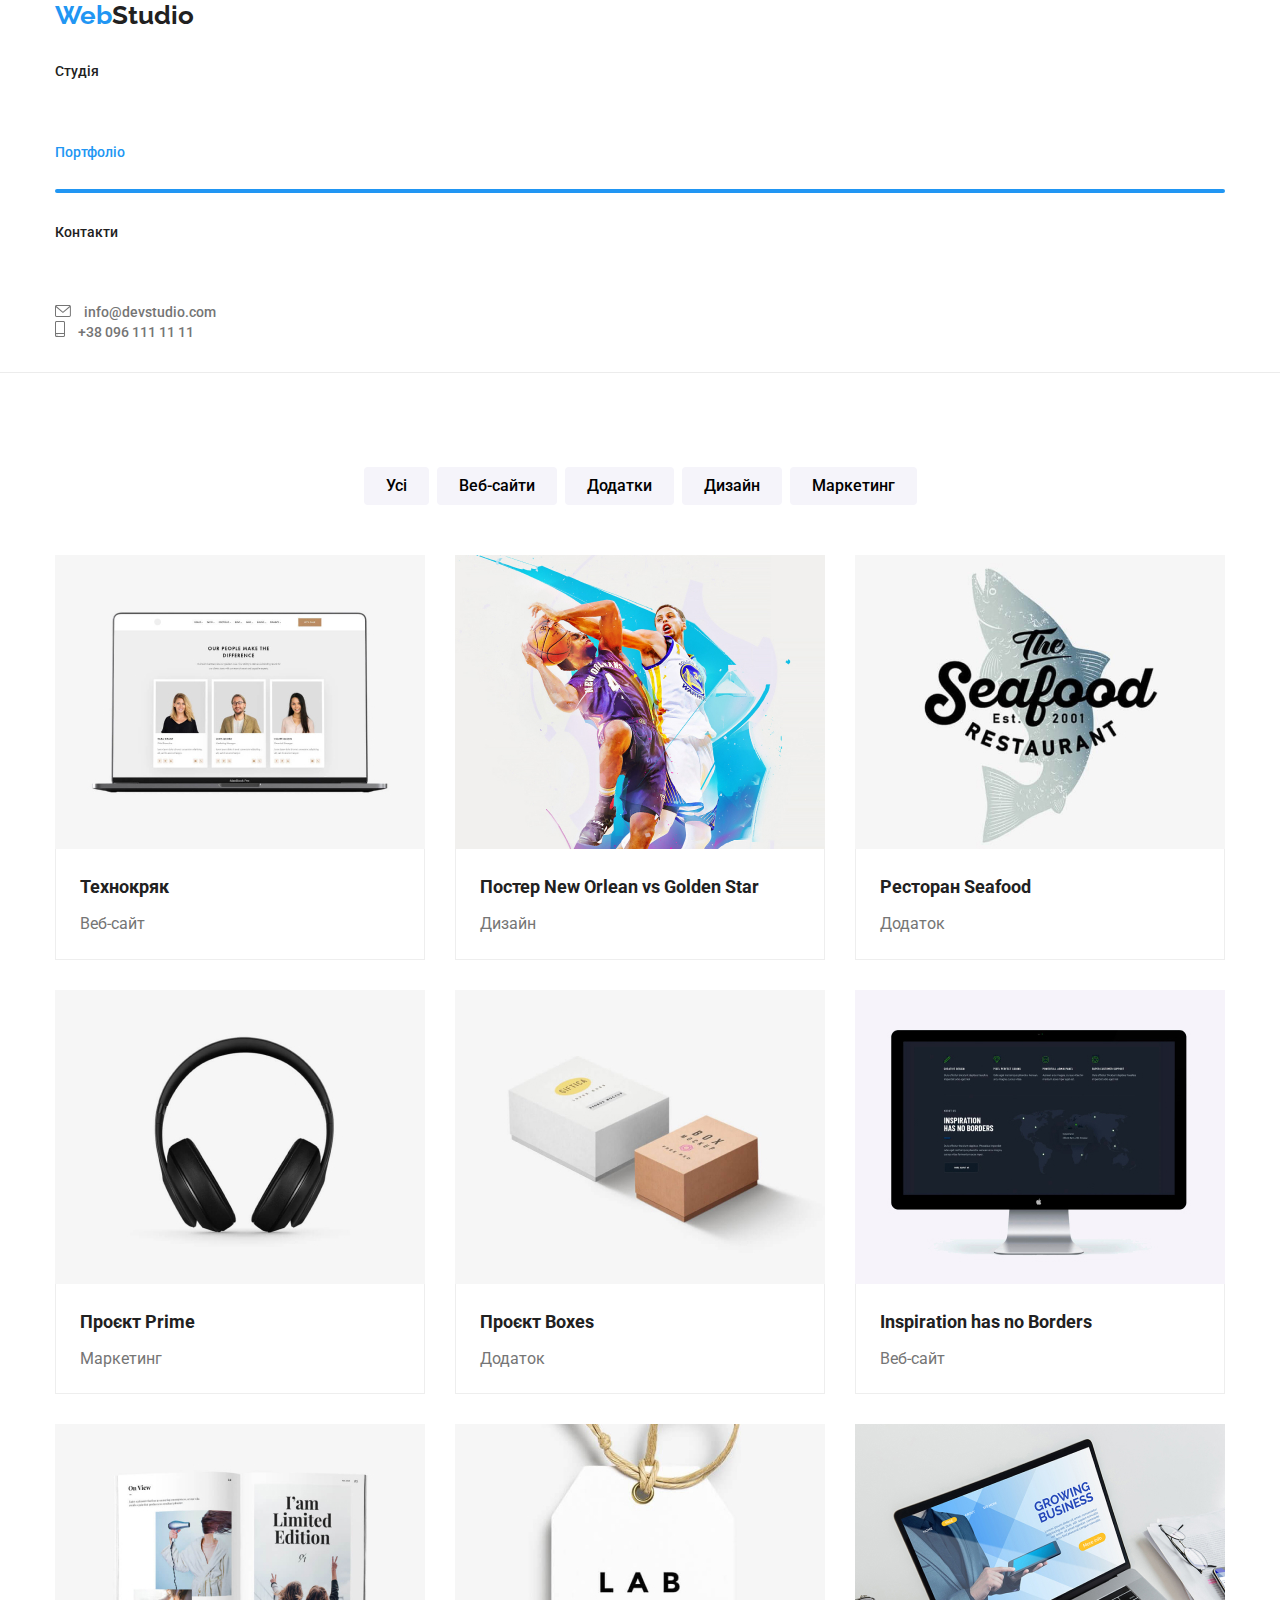
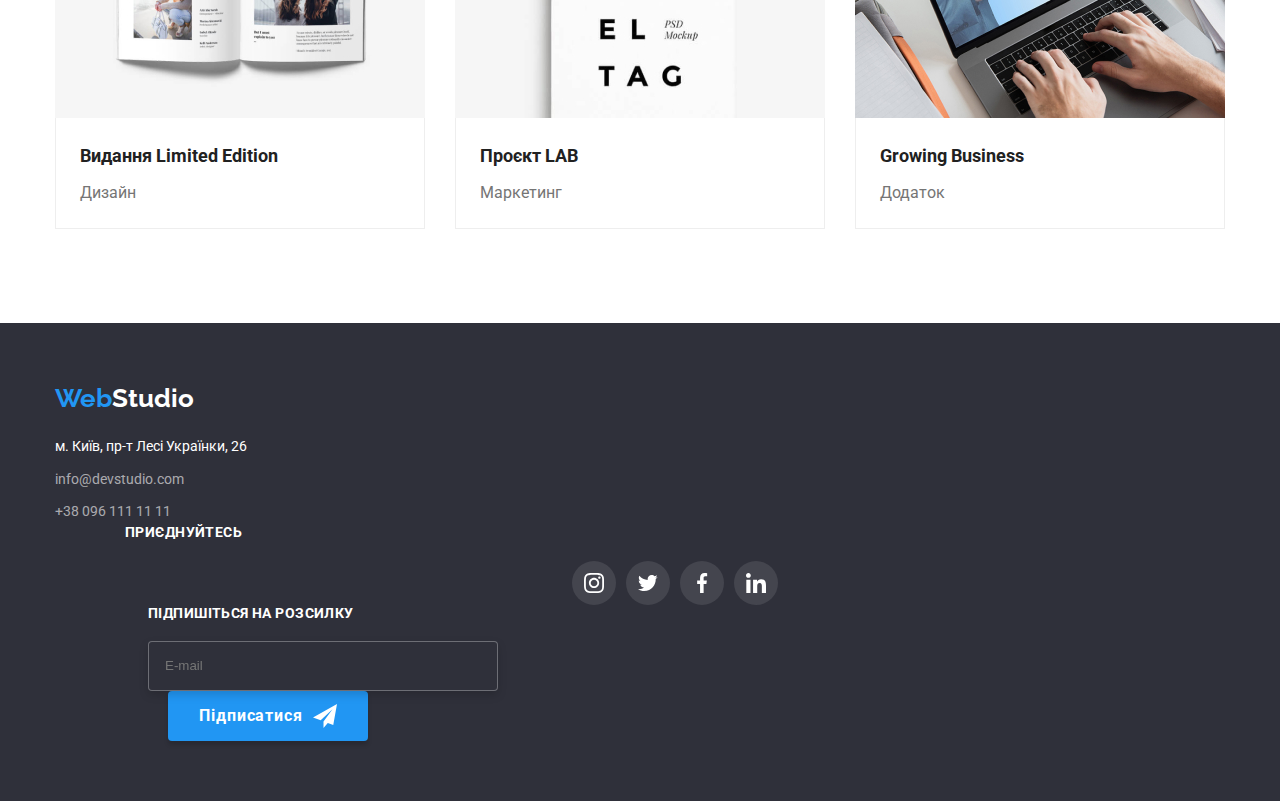
==== portfolio.html @ 42212afa "clients" ====
<!DOCTYPE html>
<html lang="uk">
<head>
    <meta charset="UTF-8">
    <meta http-equiv="X-UA-Compatible" content="IE=edge">
    <meta name="viewport" content="width=device-width, initial-scale=1.0">
    <link rel="stylesheet" href="./css/main.min.css">
    <link rel="preconnect" href="https://fonts.googleapis.com">
    <link rel="preconnect" href="https://fonts.gstatic.com" crossorigin>
    <link href="https://fonts.googleapis.com/css2?family=Raleway:wght@700&family=Roboto:wght@400;500;700;900&display=swap" rel="stylesheet">
    <title>Портфоліо</title>
</head>
<body>
    <header class="header">
        <div class="container header_box">
            <a class="logo logo--header link" href="./index.html"><span class="logo_text">Web</span>Studio</a>
            <nav>
                <ul class="header_nav">
                    <li class="header_list list"><a class="header_link link"
                            href="./index.html">Студія</a></li>
                    <li class="header_list list"><a class="header_link header_link--akcent link" href="./portfolio.html">Портфоліо</a></li>
                    <li class="header_list list"><a class="header_link link" href="">Контакти</a></li>
                </ul>
            </nav>
            <ul class="header-contakts">
                <li class="header-contakts_item list">
                    <a class="header-contakts_link link" href="mailto:info@devstudio.com">
                        <svg class="header-contakts_logo" width="16" height="12">
                            <use href="./images/svg-sprite.svg#envelope"></use>
                        </svg>
                        info@devstudio.com
                    </a>
                </li>
                <li class="header-contakts_item list">
                    <a class="header-contakts_link link" href="tel:+380961111111">
                        <svg class="header-contakts_logo" width="10" height="16">
                            <use href="./images/svg-sprite.svg#smartphone"></use>
                        </svg>
                        +38 096 111 11 11
                    </a>
                </li>
            </ul>
        </div>
    </header>
    <main>
        <section class="portpholio">
            <div class="container">
                <h1 class="visually-hidden">Портфоліо</h1>          
                <ul class="filter">
                    <li class="filter_item list"><button class="filter_button link" type="button">Усі</button></li>
                    <li class="filter_item list"><button class="filter_button link" type="button">Веб-сайти</button></li>
                    <li class="filter_item list"><button class="filter_button link" type="button">Додатки</button></li>
                    <li class="filter_item list"><button class="filter_button link" type="button">Дизайн</button></li>
                    <li class="filter_item list"><button class="filter_button link" type="button">Маркетинг</button></li>
                </ul>
                <ul class="project">
                    <li class="project_item list">
                        <a class="link project_link" href="">                            
                            <div class="project_thumb">
                                <img class="project_image" src="./images/portfolio1.jpg" alt="зображення ноутбука" width="370">
                                <p class="project_annotation">Ресурс пропонує комплексні пропозиції з різним рівнем функціоналу та сервісів. Все це дозволить відвідувачу отримати
                                вичерпні відомості про компанію чи приватну особу.</p>
                            </div>
                            <div class="project_titlelist">
                                <h2 class="project_title">Технокряк</h2>
                                <p class="project_description">Веб-сайт</p>
                            </div>
                        </a>
                    </li>
                    <li class="project_item list">
                        <a class="link project_link" href="">
                            <div class="project_thumb">
                                <img class="project_image" src="./images/portfolio2.jpg" alt="зображення баскетбольного постеру" width="370">
                                <p class="project_annotation">Ресурс пропонує комплексні пропозиції з різним рівнем функціоналу та сервісів. Все це дозволить відвідувачу отримати
                                вичерпні відомості про компанію чи приватну особу.</p>
                            </div>
                            <div class="project_titlelist">
                                <h2 class="project_title">Постер New Orlean vs Golden Star</h2>
                                <p class="project_description">Дизайн</p>
                            </div>
                        </a>
                    </li>
                    <li class="project_item list">
                        <a class="link project_link" href="">
                            <div class="project_thumb">
                                <img class="project_image" src="./images/portfolio3.jpg" alt="зображення постеру ресторану" width="370">
                                <p class="project_annotation">Ресурс пропонує комплексні пропозиції з різним рівнем функціоналу та сервісів. Все це дозволить відвідувачу отримати
                                вичерпні відомості про компанію чи приватну особу.</p>
                            </div>
                            <div class="project_titlelist">
                                <h2 class="project_title">Ресторан Seafood</h2>
                                <p class="project_description">Додаток</p>
                            </div>
                        </a>
                    </li>
                    <li class="project_item list">
                        <a class="link project_link" href="">
                            <div class="project_thumb">
                                <img class="project_image" src="./images/portfolio4.jpg" alt="зображення навушників" width="370">
                                <p class="project_annotation">Ресурс пропонує комплексні пропозиції з різним рівнем функціоналу та сервісів. Все це дозволить відвідувачу отримати
                                вичерпні відомості про компанію чи приватну особу.</p>
                            </div>
                            <div class="project_titlelist">
                                <h2 class="project_title">Проєкт Prime</h2>
                                <p class="project_description">Маркетинг</p>
                            </div>
                        </a>
                    </li>
                    <li class="project_item list">
                        <a class="link project_link" href="">
                            <div class="project_thumb">
                                <img class="project_image" src="./images/portfolio5.jpg" alt="зображення коробочок" width="370">
                                <p class="project_annotation">Ресурс пропонує комплексні пропозиції з різним рівнем функціоналу та сервісів. Все це дозволить відвідувачу отримати
                                вичерпні відомості про компанію чи приватну особу.</p>
                            </div>
                            <div class="project_titlelist">
                                <h2 class="project_title">Проєкт Boxes</h2>
                                <p class="project_description">Додаток</p>
                            </div>
                        </a>
                    </li>
                    <li class="project_item list">
                        <a class="link project_link" href="">
                            <div class="project_thumb">
                                <img class="project_image" src="./images/portfolio6.jpg" alt="зображення монітору" width="370">
                                <p class="project_annotation">Ресурс пропонує комплексні пропозиції з різним рівнем функціоналу та сервісів. Все це дозволить відвідувачу отримати
                                вичерпні відомості про компанію чи приватну особу.</p>
                            </div>
                            <div class="project_titlelist">
                                <h2 class="project_title">Inspiration has no Borders</h2>
                                <p class="project_description">Веб-сайт</p>
                            </div>
                        </a>
                    </li>
                    <li class="project_item list">
                        <a class="link project_link" href="">
                            <div class="project_thumb">
                                <img class="project_image" src="./images/portfolio7.jpg" alt="зображення розгорнутої книги" width="370">
                                <p class="project_annotation">Ресурс пропонує комплексні пропозиції з різним рівнем функціоналу та сервісів. Все це дозволить відвідувачу отримати
                                вичерпні відомості про компанію чи приватну особу.</p>
                            </div>
                            <div class="project_titlelist">
                                <h2 class="project_title">Видання Limited Edition</h2>
                                <p class="project_description">Дизайн</p>
                            </div>
                        </a>
                    </li>
                    <li class="project_item list">
                        <a class="link project_link" href="">
                            <div class="project_thumb">
                                <img class="project_image" src="./images/portfolio8.jpg" alt="зображення етикетки" width="370">
                                <p class="project_annotation">Ресурс пропонує комплексні пропозиції з різним рівнем функціоналу та сервісів. Все це дозволить відвідувачу отримати
                                вичерпні відомості про компанію чи приватну особу.</p>
                            </div>
                            <div class="project_titlelist">
                                <h2 class="project_title">Проєкт LAB</h2>
                                <p class="project_description">Маркетинг</p>
                            </div>
                        </a>
                    </li>
                    <li class="project_item list">
                        <a class="link project_link" href="">
                            <div class="project_thumb">
                                <img class="project_image" src="./images/portfolio9.jpg" alt="робота за ноутбуком на зображенні" width="370">
                                <p class="project_annotation">Ресурс пропонує комплексні пропозиції з різним рівнем функціоналу та сервісів. Все це дозволить відвідувачу отримати
                                вичерпні відомості про компанію чи приватну особу.</p>
                            </div>
                            <div class="project_titlelist">
                                <h2 class="project_title">Growing Business</h2>
                                <p class="project_description">Додаток</p>
                            </div>
                        </a>
                    </li>
                </ul>
            </div>
        </section>            
    </main>
    <footer class="footer">
        <div class="container footer_section">
            <div class="footer_intro">
                <a class="logo_footer logo link" href="./index.html"><span class="logo_text">Web</span>Studio</a>
                <address>
                    <ul class="address">
                        <li class="address_list list"><a class="address_footer link"
                                href="https://goo.gl/maps/J5KPri8cjXFZFo1j9" rel="noopener nofollow noreferrer">м. Київ,
                                пр-т Лесі Українки, 26</a></li>
                        <li class="address_list list"><a class="contacts_footer link"
                                href="mailto:info@devstudio.com">info@devstudio.com</a></li>
                        <li class="address_list list"><a class="contacts_footer link" href="tel:+380961111111">+38 096 111
                                11 11</a></li>
                    </ul>
                </address>
            </div>
            <div class="footer-socials">
                <strong class="socials_title">приєднуйтесь</strong>
                <ul class="footer-social_tabs">
                    <li class="list footer-social_item">
                        <a href="" class="footer-social_link">
                            <svg class="social_icon" width="20" height="20">
                                <use href="./images/svg-sprite.svg#insta"></use>
                            </svg>
                        </a>
                    </li>
                    <li class="list footer-social_item">
                        <a href="" class="footer-social_link">
                            <svg class="social_icon" width="20" height="20">
                                <use href="./images/svg-sprite.svg#twiter"></use>
                            </svg>
                        </a>
                    </li>
                    <li class="list footer-social_item">
                        <a href="" class="footer-social_link">
                            <svg class="social_icon" width="20" height="20">
                                <use href="./images/svg-sprite.svg#facebook"></use>
                            </svg>
                        </a>
                    </li>
                    <li class="list footer-social_item">
                        <a href="" class="footer-social_link">
                            <svg class="social_icon" width="20" height="20">
                                <use href="./images/svg-sprite.svg#linkedin"></use>
                            </svg>
                        </a>
                    </li>
                </ul>
            </div>
            <form class="subscription-form">
                <b class="subscription-form_caption">Підпишіться на розсилку</b>
                <div class="subscription-form_thumb" role="form-group">
                    <label>
                        <input class="subscription-form_input" name="email" type="email" placeholder="E-mail" required>
                    </label>
                    <button class="subscription-form_button" type="submit">
                        Підписатися
                        <svg class="subscription-form_icon" width="24" height="24">
                            <use href="./images/svg-sprite.svg#icon-send"></use>
                        </svg>
                    </button>
                </div>
            </form>
        </div>
    </footer>
</body>
</html>
---- css/main.min.css ----
:root{--akcent-btn-color: #188CE8;--akcent-color: #2196F3;--akcent-text-color: #FFFFFF;--akcent-text-transperent: rgba(255, 255, 255, 0.6);--logo-bg-transperent: rgba(255, 255, 255, 0.1);--btn-color: #F5F4FA;--text-color: #212121;--text-color-primary: #757575;--hero-bg: #C4C4C4;--logos-color: #AFB1B8}html{box-sizing:border-box}*,*::before,*::after{box-sizing:inherit}h1,h2,h3,h4,h5,h6,p,ul{padding-left:0;margin-bottom:0;margin-top:0}body{font-family:"Roboto",sans-serif;font-size:14px;color:var(--text-color-primary);margin:0}.link{text-decoration:none}.list{list-style:none}.social_icon{fill:currentColor}.visually-hidden{position:absolute;white-space:nowrap;width:1px;height:1px;overflow:hidden;border:0;padding:0;clip:rect(0 0 0 0);-webkit-clip-path:inset(50%);clip-path:inset(50%);margin:-1px}.logo{font-family:"Raleway";font-weight:700;font-size:26px;line-height:1.2}.container{padding-left:15px;padding-right:15px;margin:0 auto;min-width:480px;max-width:1200px}.logo--header{color:var(--text-color);margin-right:93px;padding-top:24px;padding-bottom:25px}.logo-text{color:var(--akcent-color)}.header{border-bottom:1px solid #ececec}.header_link{color:var(--text-color);font-weight:500;line-height:1.17;padding-top:32px;padding-bottom:32px;display:block;transition:color 250ms cubic-bezier(0.4, 0, 0.2, 1)}.header_link:hover,.header_link:focus{color:var(--akcent-color)}.header_link--akcent{color:var(--akcent-color);position:relative}.header_link--akcent::after{content:"";display:block;position:absolute;bottom:-1px;width:100%;height:4px;background:#2196f3;border-radius:2px}.header-contakts{padding-top:32px;padding-bottom:32px;margin-left:auto}.header-contakts_item{display:block;justify-content:center;align-content:center}.header-contakts_link{font-weight:500;line-height:1.17;color:var(--text-color-primary);align-items:center;transition:color 250ms cubic-bezier(0.4, 0, 0.2, 1)}.header-contakts_logo{fill:currentColor;margin-right:10px}.header-contakts_link:hover,.header-contakts_link:focus{color:var(--akcent-color)}.hero{background-color:var(--hero-bg);background-image:linear-gradient(rgba(47, 48, 58, 0.4), rgba(47, 48, 58, 0.4)),url(../images/hero-bg-img.jpg);background-repeat:no-repeat;background-position:center;padding-top:200px;padding-bottom:200px;text-align:center}.hero_title{font-family:"Roboto",sans-serif;font-weight:900;font-size:44px;line-height:1.36;color:var(--akcent-text-color);text-transform:uppercase;margin:0 auto}.hero_button{margin-top:30px;font-family:inherit;font-weight:700;font-size:16px;line-height:1.87;color:var(--akcent-text-color);background-color:var(--akcent-color);cursor:pointer;border-radius:4px;box-shadow:0px 4px 4px rgba(0,0,0,.15);height:50px;min-width:216px;text-align:center;border:none;display:inline-flex;justify-content:center;align-items:center;transition:background-color 250ms cubic-bezier(0.4, 0, 0.2, 1)}.hero_button:hover,.hero_button:focus{background-color:var(--akcent-btn-color)}.feature{padding-top:94px;padding-bottom:94px}.feature_body{background-color:var(--btn-color);border-radius:4px;display:flex;align-items:center;justify-content:center;height:120px}.feature_title{margin-top:30px;font-size:14px;line-height:1.14;text-transform:uppercase;color:var(--text-color);text-align:center}.feature_desc{margin-top:10px;font-size:14px;font-weight:400;line-height:1.71}.cosanostra{text-align:center;padding-bottom:94px}@media screen and (max-width: 1199px){.cosanostra{display:none}}.cosanostra_title{font-size:36px;line-height:1.16;color:var(--text-color);margin-bottom:50px}.cosanostra_list{display:inline-flex}.cosanostra_item{position:relative}.cosanostra_item:not(:last-child){margin-right:30px}.cosanostra_image{display:block}.cosanostra_description{position:absolute;bottom:0;display:block;width:370px;height:70px;padding-top:27px;padding-bottom:27px;background:rgba(47,48,58,.8);font-style:normal;font-weight:700;font-size:14px;line-height:1.14;text-align:center;letter-spacing:.03em;text-transform:uppercase;color:var(--akcent-text-color)}.team{background:var(--btn-color);text-align:center;padding-top:94px;padding-bottom:94px}.team_title{font-size:36px;line-height:1.16;color:var(--text-color);margin-bottom:50px}.team_item{background:#fff;box-shadow:0px 1px 3px rgba(0,0,0,.12),0px 1px 1px rgba(0,0,0,.14),0px 2px 1px rgba(0,0,0,.2);border-radius:0px 0px 4px 4px}.team_photo{display:block}.team_body{padding:20px 24px}.team_name{font-size:16px;font-weight:500;line-height:1.19;color:var(--text-color);margin-bottom:10px;text-align:center}.team_position{font-size:16px;line-height:1.19;color:var(--text-color-primary);margin-bottom:16px;text-align:center}.team_socials{display:flex;justify-content:center}.team-social_item:not(:last-child){margin-right:10px}.team-social_item{width:44px;height:44px}.team-social_link{display:flex;align-items:center;justify-content:center;width:100%;height:100%;border-radius:50%;color:var(--logos-color);transition:background-color 250ms cubic-bezier(0.4, 0, 0.2, 1),color 250ms cubic-bezier(0.4, 0, 0.2, 1)}.team-social_link:hover,.team-social_link:focus{background-color:var(--akcent-color);color:var(--akcent-text-color)}.client{text-align:center;padding-top:94px;padding-bottom:94px}.client_title{font-size:36px;line-height:1.16;color:var(--text-color);margin-bottom:50px}@media screen and (max-width: 1199px){.client_title{margin-bottom:15px}}.client_list{display:inline-flex;flex-wrap:wrap;margin:-15px}.client_item{height:92px;color:var(--logos-color);margin:15px}@media screen and (max-width: 767px){.client_item{width:calc((100% - 60px)/2)}}@media screen and (min-width: 768px){.client_item{width:calc((100% - 90px)/3)}}@media screen and (min-width: 1200px){.client_item{width:170px}}.client_link{display:flex;align-items:center;justify-content:center;width:100%;height:100%;color:var(--logos-color);border:1px solid var(--logos-color);border-radius:4px;transition:color 250ms cubic-bezier(0.4, 0, 0.2, 1),border-color 250ms cubic-bezier(0.4, 0, 0.2, 1)}.client_link:hover,.client_link:focus{border-color:var(--akcent-color);color:var(--akcent-color)}.client_logo{fill:currentColor}.footer{background-color:#2f303a;padding:60px 0}.logo_text{color:var(--akcent-color)}.logo_footer{display:block;color:var(--akcent-text-color);margin-bottom:20px}.address_list:not(:first-child){margin-top:9px}.address_footer{display:inline-block;width:231px;color:var(--akcent-text-color);font-family:"Roboto",sans-serif;font-style:normal;line-height:1.71;transition:color 250ms cubic-bezier(0.4, 0, 0.2, 1)}.contacts_footer{color:var(--akcent-text-transperent);font-family:"Roboto",sans-serif;font-style:normal;line-height:1.71;transition:color 250ms cubic-bezier(0.4, 0, 0.2, 1)}.address_footer:hover,.address_footer:focus,.contacts_footer:hover,.contacts_footer:focus{color:var(--akcent-color)}.footer-socials{box-sizing:border-box;margin-left:70px}.footer-social_tabs{display:flex;justify-content:center}.socials_title{display:block;font-size:14px;line-height:1.16;letter-spacing:.03em;color:var(--akcent-text-color);margin-bottom:20px;text-transform:uppercase}.footer_tabs{display:flex;justify-content:center}.footer-social_link{display:flex;align-items:center;justify-content:center;width:100%;height:100%;border-radius:50%;color:var(--akcent-text-color);background-color:var(--logo-bg-transperent);transition:background-color 250ms cubic-bezier(0.4, 0, 0.2, 1)}.footer-social_link:hover,.footer-social_link:focus{background-color:var(--akcent-color)}.footer-social_item:not(:last-child){margin-right:10px}.footer-social_item{width:44px;height:44px}.subscription-form{margin-left:93px}.subscription-form_caption{display:block;letter-spacing:.03em;text-transform:uppercase;color:var(--akcent-text-color);margin-bottom:20px}.subscription-form_input{display:block;width:350px;height:50px;border:1px solid rgba(255,255,255,.3);filter:drop-shadow(0px 4px 4px rgba(0, 0, 0, 0.15));border-radius:4px;cursor:pointer;padding-left:16px;background:#2f303a;color:var(--akcent-text-color);transition:outline 250ms cubic-bezier(0.4, 0, 0.2, 1)}.subscription-form_input:hover,.subscription-form_input:focus{outline:1px solid var(--akcent-color)}.subscription-form_button{display:flex;justify-content:center;align-items:center;width:200px;height:50px;margin-left:20px;box-shadow:0px 4px 4px rgba(0,0,0,.15);border-radius:4px;border:none;font-family:inherit;font-weight:700;font-size:16px;line-height:1.87;color:var(--akcent-text-color);background-color:var(--akcent-color);cursor:pointer;letter-spacing:.06em;transition:background-color 250ms cubic-bezier(0.4, 0, 0.2, 1)}.subscription-form_button:hover,.subscription-form_button:focus{background-color:var(--akcent-btn-color)}.subscription-form_icon{margin-left:10px}.backdrop{position:fixed;top:0;left:0;width:100%;height:100%;background-color:rgba(0,0,0,.2);transition:opacity 250ms cubic-bezier(0.4, 0, 0.2, 1)}.backdrop.is-hidden{opacity:0;pointer-events:none;visibility:hidden}.modal{position:absolute;top:50%;left:50%;transform:translate(-50%, -50%);width:528px;height:581px;padding:40px;background:#fff;box-shadow:0px 1px 3px rgba(0,0,0,.12),0px 1px 1px rgba(0,0,0,.14),0px 2px 1px rgba(0,0,0,.2);border-radius:4px;text-align:center}.modal-close-btn{position:absolute;top:8px;right:8px;display:flex;align-items:center;justify-content:center;width:30px;height:30px;border-radius:50%;background:#fff;border:1px solid rgba(0,0,0,.1);outline:none;cursor:pointer}.modal-close-btn:hover,.modal-close-btn:focus{fill:var(--akcent-btn-color)}.form-logo{display:block;width:448px;font-size:20px;line-height:1.17;text-align:center;letter-spacing:.03em;color:var(--text-color);margin-bottom:12px}.form-label{display:block;text-align:start;font-weight:400;font-size:12px;line-height:1.16;letter-spacing:.01em;color:var(--text-color-primary);margin-bottom:10px}.form-thumb{position:relative}.form-image{position:absolute;top:50%;left:12px;transform:translateY(-50%)}.form-input{display:block;width:100%;height:40px;margin-top:4px;border:1px solid rgba(33,33,33,.2);border-radius:4px;padding-left:42px;cursor:pointer}.form-input:focus,.form-input:hover,.form-coments:focus,.form-coments:hover{outline:1px solid var(--akcent-color)}.form-input:focus+.form-image,.form-input:hover+.form-image{fill:var(--akcent-color)}.form-coments{display:block;width:100%;height:120px;margin-top:4px;border:1px solid rgba(33,33,33,.2);border-radius:4px;resize:none;padding:12px 16px;font-family:"Roboto";font-size:12px;line-height:14px;letter-spacing:.01em}.checkbox-label{display:flex;justify-content:center;align-items:center;margin-top:20px;font-size:14px;line-height:1.71;letter-spacing:.03em}.checkbox{-webkit-appearance:none;-moz-appearance:none;appearance:none}.checkbox-icon{display:inline-block;width:16px;height:15px;border:1.8px solid var(--text-color);border-radius:1.7px;margin-right:7px}.checkbox-link{margin-left:10px;color:var(--akcent-color)}.checkbox:checked+.checkbox-icon{background:var(--akcent-color);background-image:url(../images/icon-check.svg);background-size:contain;background-origin:border-box;border-color:var(--akcent-color)}.signup-button{margin-top:30px;font-family:inherit;font-weight:700;font-size:16px;line-height:1.87;color:var(--akcent-text-color);background-color:var(--akcent-color);cursor:pointer;border-radius:4px;box-shadow:0px 4px 4px rgba(0,0,0,.15);height:50px;min-width:200px;letter-spacing:.06em;border:none;transition:background-color 250ms cubic-bezier(0.4, 0, 0.2, 1)}.signup-button:hover,.signup-button:focus{background-color:var(--akcent-btn-color)}.portpholio{padding-top:94px;padding-bottom:94px}.filter{display:flex;justify-content:center}.filter_item:not(:first-child){margin-left:8px}.filter_button{font-family:inherit;font-weight:500;font-size:16px;line-height:1.6;cursor:pointer;background-color:var(--btn-color);border:0 none rgba(0,0,0,0);border-radius:4px;padding:6px 22px;transition:background-color 250ms cubic-bezier(0.4, 0, 0.2, 1),color 250ms cubic-bezier(0.4, 0, 0.2, 1),box-shadow 250ms cubic-bezier(0.4, 0, 0.2, 1)}.filter_button:hover,.filter_button:focus{background-color:var(--akcent-color);color:var(--akcent-text-color);box-shadow:0px 4px 4px rgba(0,0,0,.15)}.project{margin-top:50px;box-sizing:content-box;display:flex;flex-wrap:wrap;gap:30px}.project_item{flex-basis:calc((100% - 60px)/3)}.project_link{display:block;color:inherit}.project_link:hover,.project_link:focus{box-shadow:0px 1px 1px rgba(0,0,0,.12),0px 4px 4px rgba(0,0,0,.06),1px 4px 6px rgba(0,0,0,.16)}.project_link:hover .project_annotation,.project_link:focus .project_annotation{opacity:1;transform:translateY(0)}.project_thumb{position:relative;overflow:hidden}.project_image{display:block}.project_annotation{position:absolute;bottom:0;transform:translateY(100%);transition:transform 500ms cubic-bezier(0.4, 0, 0.2, 1),opacity 500ms cubic-bezier(0.4, 0, 0.2, 1);display:flex;justify-content:center;align-items:center;font-size:18px;line-height:1.55;letter-spacing:.03em;color:var(--akcent-text-color);opacity:0;padding:63px 24px;background:rgba(33,150,243,.9)}.project_titlelist{padding:20px 24px;border-left:1px solid #eee;border-right:1px solid #eee;border-bottom:1px solid #eee}.project_title{font-size:18px;line-height:2;color:var(--text-color);margin-bottom:4px}.project_description{color:var(--text-color2);font-size:16px;line-height:1.87}/*# sourceMappingURL=main.min.css.map */
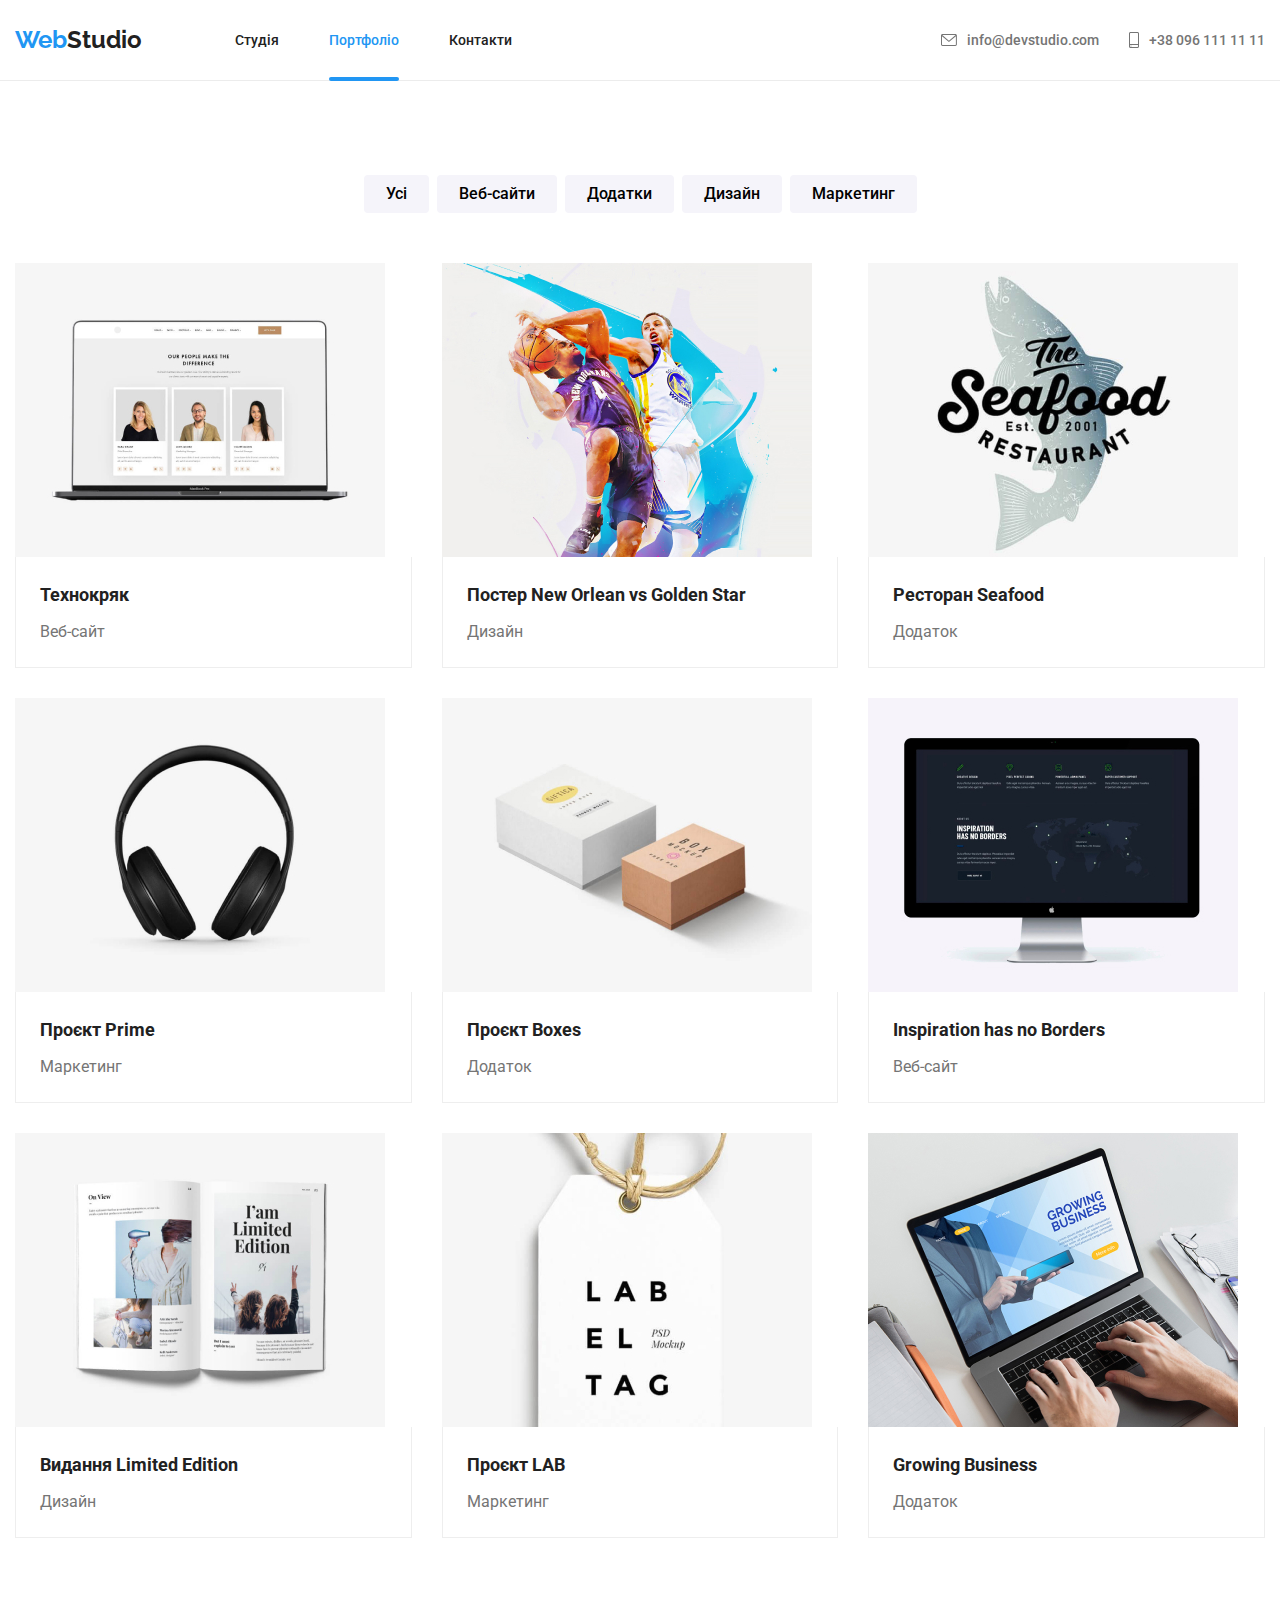
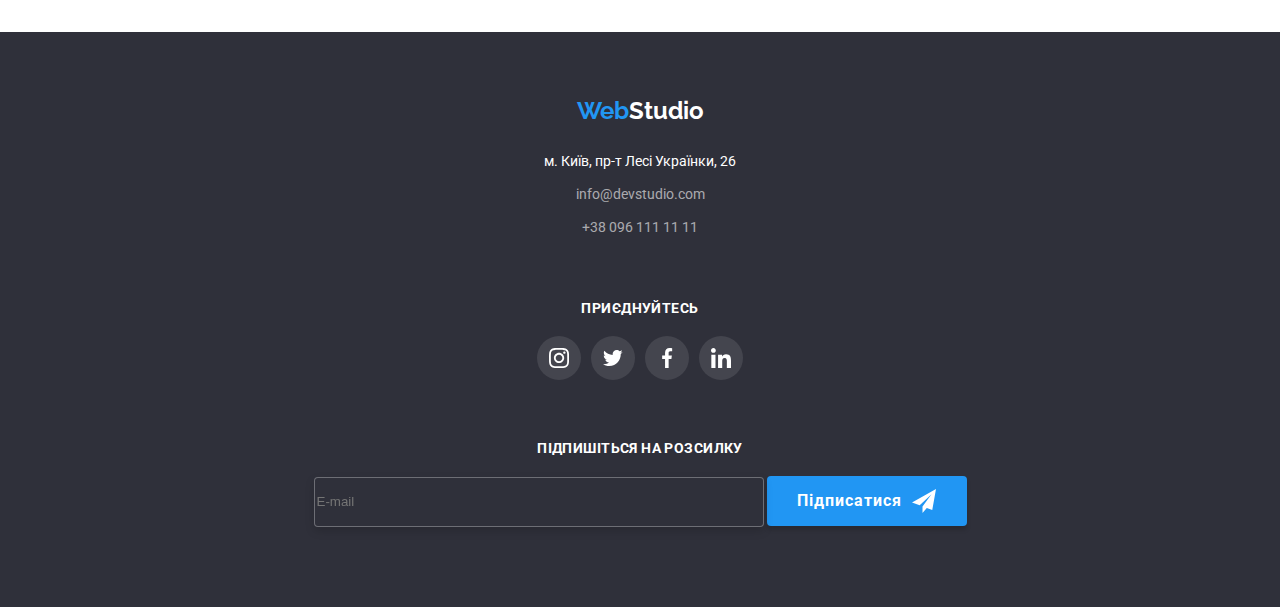
==== commit 48f4f80d: "mob-men" ====
--- a/portfolio.html
+++ b/portfolio.html
@@ -16,15 +16,14 @@
             <a class="logo logo--header link" href="./index.html"><span class="logo_text">Web</span>Studio</a>
             <nav>
                 <ul class="header_nav">
-                    <li class="header_list list"><a class="header_link link"
-                            href="./index.html">Студія</a></li>
+                    <li class="header_list list"><a class="header_link link" href="./index.html">Студія</a></li>
                     <li class="header_list list"><a class="header_link header_link--akcent link" href="./portfolio.html">Портфоліо</a></li>
                     <li class="header_list list"><a class="header_link link" href="">Контакти</a></li>
                 </ul>
             </nav>
             <ul class="header-contakts">
                 <li class="header-contakts_item list">
-                    <a class="header-contakts_link link" href="mailto:info@devstudio.com">
+                    <a class="header-contakts_link header-contakts_link--mail link" href="mailto:info@devstudio.com">
                         <svg class="header-contakts_logo" width="16" height="12">
                             <use href="./images/svg-sprite.svg#envelope"></use>
                         </svg>
@@ -32,7 +31,7 @@
                     </a>
                 </li>
                 <li class="header-contakts_item list">
-                    <a class="header-contakts_link link" href="tel:+380961111111">
+                    <a class="header-contakts_link header-contakts_link--number link" href="tel:+380961111111">
                         <svg class="header-contakts_logo" width="10" height="16">
                             <use href="./images/svg-sprite.svg#smartphone"></use>
                         </svg>
@@ -40,6 +39,11 @@
                     </a>
                 </li>
             </ul>
+            <button class="menu_open-btn" type="button" data-menu-open>
+                <svg width="40" height="40">
+                    <use href="./images/svg-sprite.svg#menu_open"></use>
+                </svg>
+            </button>
         </div>
     </header>
     <main>
@@ -240,5 +244,44 @@
             </form>
         </div>
     </footer>
+    <!-- мобільне меню -->
+    <div class="menu is-hidden menu-container js-menu-container" id="site-menu" data-menu>
+        <button class="menu_close-btn" type="button" data-menu-close>
+            <svg width="40" height="40">
+                <use href="./images/svg-sprite.svg#menu_close"></use>
+            </svg>
+        </button>
+        <ul class="menu-nav">
+            <li class="menu-nav_item list"><a class="menu-nav_link link"
+                    href="./index.html">Студія</a></li>
+            <li class="menu-nav_item list"><a class="menu-nav_link menu-nav_link--akcent link" href="./portfolio.html">Портфоліо</a></li>
+            <li class="menu-nav_item list"><a class="menu-nav_link link" href="">Контакти</a></li>
+        </ul>
+        <div class="menu-box">
+            <ul class="menu-contacts">
+                <li class="menu-contacts_item list">
+                    <a class="menu-contacts_tel link" href="tel:+380961111111">+38 096 111 11 11</a>
+                </li>
+                <li class="menu-contacts_item list">
+                    <a class="menu-contacts_mailto link" href="mailto:info@devstudio.com">info@devstudio.com</a>
+                </li>
+            </ul>
+            <ul class="menu-socials">
+                <li class="menu-socials_item list">
+                    <a class="menu-socials_link link menu-socials_link--left" href="">Instagram</a>
+                </li>
+                <li class="menu-socials_item list">
+                    <a class="menu-socials_link link" href="">Twitter</a>
+                </li>
+                <li class="menu-socials_item list">
+                    <a class="menu-socials_link link" href="">Facebook</a>
+                </li>
+                <li class="menu-socials_item list">
+                    <a class="menu-socials_link link" href="">LinkedIn</a>
+                </li>
+            </ul>
+        </div>
+    </div>
+    <script src="./js/mobile-menu.js"></script>
 </body>
 </html>
--- a/css/main.min.css
+++ b/css/main.min.css
@@ -1 +1 @@
-:root{--akcent-btn-color: #188CE8;--akcent-color: #2196F3;--akcent-text-color: #FFFFFF;--akcent-text-transperent: rgba(255, 255, 255, 0.6);--logo-bg-transperent: rgba(255, 255, 255, 0.1);--btn-color: #F5F4FA;--text-color: #212121;--text-color-primary: #757575;--hero-bg: #C4C4C4;--logos-color: #AFB1B8}html{box-sizing:border-box}*,*::before,*::after{box-sizing:inherit}h1,h2,h3,h4,h5,h6,p,ul{padding-left:0;margin-bottom:0;margin-top:0}body{font-family:"Roboto",sans-serif;font-size:14px;color:var(--text-color-primary);margin:0}.link{text-decoration:none}.list{list-style:none}.social_icon{fill:currentColor}.visually-hidden{position:absolute;white-space:nowrap;width:1px;height:1px;overflow:hidden;border:0;padding:0;clip:rect(0 0 0 0);-webkit-clip-path:inset(50%);clip-path:inset(50%);margin:-1px}.logo{font-family:"Raleway";font-weight:700;font-size:26px;line-height:1.2}.container{padding-left:15px;padding-right:15px;margin:0 auto;min-width:480px;max-width:1200px}.logo--header{color:var(--text-color);margin-right:93px;padding-top:24px;padding-bottom:25px}.logo-text{color:var(--akcent-color)}.header{border-bottom:1px solid #ececec}.header_link{color:var(--text-color);font-weight:500;line-height:1.17;padding-top:32px;padding-bottom:32px;display:block;transition:color 250ms cubic-bezier(0.4, 0, 0.2, 1)}.header_link:hover,.header_link:focus{color:var(--akcent-color)}.header_link--akcent{color:var(--akcent-color);position:relative}.header_link--akcent::after{content:"";display:block;position:absolute;bottom:-1px;width:100%;height:4px;background:#2196f3;border-radius:2px}.header-contakts{padding-top:32px;padding-bottom:32px;margin-left:auto}.header-contakts_item{display:block;justify-content:center;align-content:center}.header-contakts_link{font-weight:500;line-height:1.17;color:var(--text-color-primary);align-items:center;transition:color 250ms cubic-bezier(0.4, 0, 0.2, 1)}.header-contakts_logo{fill:currentColor;margin-right:10px}.header-contakts_link:hover,.header-contakts_link:focus{color:var(--akcent-color)}.hero{background-color:var(--hero-bg);background-image:linear-gradient(rgba(47, 48, 58, 0.4), rgba(47, 48, 58, 0.4)),url(../images/hero-bg-img.jpg);background-repeat:no-repeat;background-position:center;padding-top:200px;padding-bottom:200px;text-align:center}.hero_title{font-family:"Roboto",sans-serif;font-weight:900;font-size:44px;line-height:1.36;color:var(--akcent-text-color);text-transform:uppercase;margin:0 auto}.hero_button{margin-top:30px;font-family:inherit;font-weight:700;font-size:16px;line-height:1.87;color:var(--akcent-text-color);background-color:var(--akcent-color);cursor:pointer;border-radius:4px;box-shadow:0px 4px 4px rgba(0,0,0,.15);height:50px;min-width:216px;text-align:center;border:none;display:inline-flex;justify-content:center;align-items:center;transition:background-color 250ms cubic-bezier(0.4, 0, 0.2, 1)}.hero_button:hover,.hero_button:focus{background-color:var(--akcent-btn-color)}.feature{padding-top:94px;padding-bottom:94px}.feature_body{background-color:var(--btn-color);border-radius:4px;display:flex;align-items:center;justify-content:center;height:120px}.feature_title{margin-top:30px;font-size:14px;line-height:1.14;text-transform:uppercase;color:var(--text-color);text-align:center}.feature_desc{margin-top:10px;font-size:14px;font-weight:400;line-height:1.71}.cosanostra{text-align:center;padding-bottom:94px}@media screen and (max-width: 1199px){.cosanostra{display:none}}.cosanostra_title{font-size:36px;line-height:1.16;color:var(--text-color);margin-bottom:50px}.cosanostra_list{display:inline-flex}.cosanostra_item{position:relative}.cosanostra_item:not(:last-child){margin-right:30px}.cosanostra_image{display:block}.cosanostra_description{position:absolute;bottom:0;display:block;width:370px;height:70px;padding-top:27px;padding-bottom:27px;background:rgba(47,48,58,.8);font-style:normal;font-weight:700;font-size:14px;line-height:1.14;text-align:center;letter-spacing:.03em;text-transform:uppercase;color:var(--akcent-text-color)}.team{background:var(--btn-color);text-align:center;padding-top:94px;padding-bottom:94px}.team_title{font-size:36px;line-height:1.16;color:var(--text-color);margin-bottom:50px}.team_item{background:#fff;box-shadow:0px 1px 3px rgba(0,0,0,.12),0px 1px 1px rgba(0,0,0,.14),0px 2px 1px rgba(0,0,0,.2);border-radius:0px 0px 4px 4px}.team_photo{display:block}.team_body{padding:20px 24px}.team_name{font-size:16px;font-weight:500;line-height:1.19;color:var(--text-color);margin-bottom:10px;text-align:center}.team_position{font-size:16px;line-height:1.19;color:var(--text-color-primary);margin-bottom:16px;text-align:center}.team_socials{display:flex;justify-content:center}.team-social_item:not(:last-child){margin-right:10px}.team-social_item{width:44px;height:44px}.team-social_link{display:flex;align-items:center;justify-content:center;width:100%;height:100%;border-radius:50%;color:var(--logos-color);transition:background-color 250ms cubic-bezier(0.4, 0, 0.2, 1),color 250ms cubic-bezier(0.4, 0, 0.2, 1)}.team-social_link:hover,.team-social_link:focus{background-color:var(--akcent-color);color:var(--akcent-text-color)}.client{text-align:center;padding-top:94px;padding-bottom:94px}.client_title{font-size:36px;line-height:1.16;color:var(--text-color);margin-bottom:50px}@media screen and (max-width: 1199px){.client_title{margin-bottom:15px}}.client_list{display:inline-flex;flex-wrap:wrap;margin:-15px}.client_item{height:92px;color:var(--logos-color);margin:15px}@media screen and (max-width: 767px){.client_item{width:calc((100% - 60px)/2)}}@media screen and (min-width: 768px){.client_item{width:calc((100% - 90px)/3)}}@media screen and (min-width: 1200px){.client_item{width:170px}}.client_link{display:flex;align-items:center;justify-content:center;width:100%;height:100%;color:var(--logos-color);border:1px solid var(--logos-color);border-radius:4px;transition:color 250ms cubic-bezier(0.4, 0, 0.2, 1),border-color 250ms cubic-bezier(0.4, 0, 0.2, 1)}.client_link:hover,.client_link:focus{border-color:var(--akcent-color);color:var(--akcent-color)}.client_logo{fill:currentColor}.footer{background-color:#2f303a;padding:60px 0}.logo_text{color:var(--akcent-color)}.logo_footer{display:block;color:var(--akcent-text-color);margin-bottom:20px}.address_list:not(:first-child){margin-top:9px}.address_footer{display:inline-block;width:231px;color:var(--akcent-text-color);font-family:"Roboto",sans-serif;font-style:normal;line-height:1.71;transition:color 250ms cubic-bezier(0.4, 0, 0.2, 1)}.contacts_footer{color:var(--akcent-text-transperent);font-family:"Roboto",sans-serif;font-style:normal;line-height:1.71;transition:color 250ms cubic-bezier(0.4, 0, 0.2, 1)}.address_footer:hover,.address_footer:focus,.contacts_footer:hover,.contacts_footer:focus{color:var(--akcent-color)}.footer-socials{box-sizing:border-box;margin-left:70px}.footer-social_tabs{display:flex;justify-content:center}.socials_title{display:block;font-size:14px;line-height:1.16;letter-spacing:.03em;color:var(--akcent-text-color);margin-bottom:20px;text-transform:uppercase}.footer_tabs{display:flex;justify-content:center}.footer-social_link{display:flex;align-items:center;justify-content:center;width:100%;height:100%;border-radius:50%;color:var(--akcent-text-color);background-color:var(--logo-bg-transperent);transition:background-color 250ms cubic-bezier(0.4, 0, 0.2, 1)}.footer-social_link:hover,.footer-social_link:focus{background-color:var(--akcent-color)}.footer-social_item:not(:last-child){margin-right:10px}.footer-social_item{width:44px;height:44px}.subscription-form{margin-left:93px}.subscription-form_caption{display:block;letter-spacing:.03em;text-transform:uppercase;color:var(--akcent-text-color);margin-bottom:20px}.subscription-form_input{display:block;width:350px;height:50px;border:1px solid rgba(255,255,255,.3);filter:drop-shadow(0px 4px 4px rgba(0, 0, 0, 0.15));border-radius:4px;cursor:pointer;padding-left:16px;background:#2f303a;color:var(--akcent-text-color);transition:outline 250ms cubic-bezier(0.4, 0, 0.2, 1)}.subscription-form_input:hover,.subscription-form_input:focus{outline:1px solid var(--akcent-color)}.subscription-form_button{display:flex;justify-content:center;align-items:center;width:200px;height:50px;margin-left:20px;box-shadow:0px 4px 4px rgba(0,0,0,.15);border-radius:4px;border:none;font-family:inherit;font-weight:700;font-size:16px;line-height:1.87;color:var(--akcent-text-color);background-color:var(--akcent-color);cursor:pointer;letter-spacing:.06em;transition:background-color 250ms cubic-bezier(0.4, 0, 0.2, 1)}.subscription-form_button:hover,.subscription-form_button:focus{background-color:var(--akcent-btn-color)}.subscription-form_icon{margin-left:10px}.backdrop{position:fixed;top:0;left:0;width:100%;height:100%;background-color:rgba(0,0,0,.2);transition:opacity 250ms cubic-bezier(0.4, 0, 0.2, 1)}.backdrop.is-hidden{opacity:0;pointer-events:none;visibility:hidden}.modal{position:absolute;top:50%;left:50%;transform:translate(-50%, -50%);width:528px;height:581px;padding:40px;background:#fff;box-shadow:0px 1px 3px rgba(0,0,0,.12),0px 1px 1px rgba(0,0,0,.14),0px 2px 1px rgba(0,0,0,.2);border-radius:4px;text-align:center}.modal-close-btn{position:absolute;top:8px;right:8px;display:flex;align-items:center;justify-content:center;width:30px;height:30px;border-radius:50%;background:#fff;border:1px solid rgba(0,0,0,.1);outline:none;cursor:pointer}.modal-close-btn:hover,.modal-close-btn:focus{fill:var(--akcent-btn-color)}.form-logo{display:block;width:448px;font-size:20px;line-height:1.17;text-align:center;letter-spacing:.03em;color:var(--text-color);margin-bottom:12px}.form-label{display:block;text-align:start;font-weight:400;font-size:12px;line-height:1.16;letter-spacing:.01em;color:var(--text-color-primary);margin-bottom:10px}.form-thumb{position:relative}.form-image{position:absolute;top:50%;left:12px;transform:translateY(-50%)}.form-input{display:block;width:100%;height:40px;margin-top:4px;border:1px solid rgba(33,33,33,.2);border-radius:4px;padding-left:42px;cursor:pointer}.form-input:focus,.form-input:hover,.form-coments:focus,.form-coments:hover{outline:1px solid var(--akcent-color)}.form-input:focus+.form-image,.form-input:hover+.form-image{fill:var(--akcent-color)}.form-coments{display:block;width:100%;height:120px;margin-top:4px;border:1px solid rgba(33,33,33,.2);border-radius:4px;resize:none;padding:12px 16px;font-family:"Roboto";font-size:12px;line-height:14px;letter-spacing:.01em}.checkbox-label{display:flex;justify-content:center;align-items:center;margin-top:20px;font-size:14px;line-height:1.71;letter-spacing:.03em}.checkbox{-webkit-appearance:none;-moz-appearance:none;appearance:none}.checkbox-icon{display:inline-block;width:16px;height:15px;border:1.8px solid var(--text-color);border-radius:1.7px;margin-right:7px}.checkbox-link{margin-left:10px;color:var(--akcent-color)}.checkbox:checked+.checkbox-icon{background:var(--akcent-color);background-image:url(../images/icon-check.svg);background-size:contain;background-origin:border-box;border-color:var(--akcent-color)}.signup-button{margin-top:30px;font-family:inherit;font-weight:700;font-size:16px;line-height:1.87;color:var(--akcent-text-color);background-color:var(--akcent-color);cursor:pointer;border-radius:4px;box-shadow:0px 4px 4px rgba(0,0,0,.15);height:50px;min-width:200px;letter-spacing:.06em;border:none;transition:background-color 250ms cubic-bezier(0.4, 0, 0.2, 1)}.signup-button:hover,.signup-button:focus{background-color:var(--akcent-btn-color)}.portpholio{padding-top:94px;padding-bottom:94px}.filter{display:flex;justify-content:center}.filter_item:not(:first-child){margin-left:8px}.filter_button{font-family:inherit;font-weight:500;font-size:16px;line-height:1.6;cursor:pointer;background-color:var(--btn-color);border:0 none rgba(0,0,0,0);border-radius:4px;padding:6px 22px;transition:background-color 250ms cubic-bezier(0.4, 0, 0.2, 1),color 250ms cubic-bezier(0.4, 0, 0.2, 1),box-shadow 250ms cubic-bezier(0.4, 0, 0.2, 1)}.filter_button:hover,.filter_button:focus{background-color:var(--akcent-color);color:var(--akcent-text-color);box-shadow:0px 4px 4px rgba(0,0,0,.15)}.project{margin-top:50px;box-sizing:content-box;display:flex;flex-wrap:wrap;gap:30px}.project_item{flex-basis:calc((100% - 60px)/3)}.project_link{display:block;color:inherit}.project_link:hover,.project_link:focus{box-shadow:0px 1px 1px rgba(0,0,0,.12),0px 4px 4px rgba(0,0,0,.06),1px 4px 6px rgba(0,0,0,.16)}.project_link:hover .project_annotation,.project_link:focus .project_annotation{opacity:1;transform:translateY(0)}.project_thumb{position:relative;overflow:hidden}.project_image{display:block}.project_annotation{position:absolute;bottom:0;transform:translateY(100%);transition:transform 500ms cubic-bezier(0.4, 0, 0.2, 1),opacity 500ms cubic-bezier(0.4, 0, 0.2, 1);display:flex;justify-content:center;align-items:center;font-size:18px;line-height:1.55;letter-spacing:.03em;color:var(--akcent-text-color);opacity:0;padding:63px 24px;background:rgba(33,150,243,.9)}.project_titlelist{padding:20px 24px;border-left:1px solid #eee;border-right:1px solid #eee;border-bottom:1px solid #eee}.project_title{font-size:18px;line-height:2;color:var(--text-color);margin-bottom:4px}.project_description{color:var(--text-color2);font-size:16px;line-height:1.87}/*# sourceMappingURL=main.min.css.map */+html{box-sizing:border-box}*,*::before,*::after{box-sizing:inherit}h1,h2,h3,h4,h5,h6,p,ul{padding-left:0;margin-bottom:0;margin-top:0}body{font-family:"Roboto",sans-serif;font-size:14px;color:var(--text-color-primary);margin:0}body.menu_open{overflow:hidden}img{display:block;max-width:100%;height:auto}.link{text-decoration:none}.list{list-style:none}.social_icon{fill:currentColor}.visually-hidden{position:absolute;white-space:nowrap;width:1px;height:1px;overflow:hidden;border:0;padding:0;clip:rect(0 0 0 0);-webkit-clip-path:inset(50%);clip-path:inset(50%);margin:-1px}.logo{font-family:"Raleway";font-weight:700;font-size:24px;line-height:1.6}:root{--akcent-btn-color: #188CE8;--akcent-color: #2196F3;--akcent-text-color: #FFFFFF;--akcent-text-transperent: rgba(255, 255, 255, 0.6);--logo-bg-transperent: rgba(255, 255, 255, 0.1);--btn-color: #F5F4FA;--text-color: #212121;--text-color-primary: #757575;--hero-bg: #C4C4C4;--logos-color: #AFB1B8}.container{padding-left:15px;padding-right:15px;margin:0 auto}.logo--header{color:var(--text-color);margin-right:93px;padding-top:16px;padding-bottom:16px}.logo-text{color:var(--akcent-color)}.header{border-bottom:1px solid #ececec}.header_box{display:flex;align-items:center}@media screen and (max-width: 767px){.header_box{justify-content:space-between}}.header_nav{display:flex}@media screen and (max-width: 767px){.header_nav{display:none}}.header_list:not(:first-child){margin-left:50px}.header_list{display:flex}.header_link{color:var(--text-color);padding-top:32px;padding-bottom:32px;display:block;transition:color 250ms cubic-bezier(0.4, 0, 0.2, 1);font-weight:500;line-height:1.17}.header_link:hover,.header_link:focus{color:var(--akcent-color)}.header_link--akcent{color:var(--akcent-color);position:relative}.header_link--akcent::after{content:"";display:block;position:absolute;bottom:-1px;width:100%;height:4px;background:#2196f3;border-radius:2px}.header-contakts{display:flex;padding-top:32px;padding-bottom:32px;margin-left:auto}@media screen and (max-width: 767px){.header-contakts{display:none}}.header-contakts_item{display:block;justify-content:center;align-content:center}.header-contakts_item:not(:first-child){margin-left:30px}.header-contakts_link{font-weight:500;line-height:1.17;color:var(--text-color-primary);display:flex;align-items:center;transition:color 250ms cubic-bezier(0.4, 0, 0.2, 1)}.header-contakts_logo{fill:currentColor;margin-right:10px}.header-contakts_link:hover,.header-contakts_link:focus{color:var(--akcent-color)}.menu_open-btn{display:none}@media screen and (max-width: 767px){.menu_open-btn{display:flex;align-items:center;justify-content:center;border:none;background:#fff;outline:none;cursor:pointer;margin-right:-10px}}.hero{background-color:var(--hero-bg);background-image:linear-gradient(rgba(47, 48, 58, 0.4), rgba(47, 48, 58, 0.4)),url(../images/Header-img.jpg);background-size:cover;background-repeat:no-repeat;background-position:center;padding-top:200px;padding-bottom:200px;text-align:center}@media screen and (max-width: 767px){.hero{background-image:linear-gradient(rgba(47, 48, 58, 0.4), rgba(47, 48, 58, 0.4)),url(../images/Header-mob-img.jpg)}}.hero_title{font-family:"Roboto",sans-serif;font-weight:900;color:var(--akcent-text-color);text-transform:uppercase;max-width:360px;margin:0 auto;font-size:26px;line-height:1.6}.hero_button{margin-top:30px;font-family:inherit;font-weight:700;font-size:16px;line-height:1.87;color:var(--akcent-text-color);background-color:var(--akcent-color);cursor:pointer;border-radius:4px;box-shadow:0px 4px 4px rgba(0,0,0,.15);height:50px;min-width:216px;text-align:center;border:none;display:inline-flex;justify-content:center;align-items:center;transition:background-color 250ms cubic-bezier(0.4, 0, 0.2, 1)}.hero_button:hover,.hero_button:focus{background-color:var(--akcent-btn-color)}.feature{padding-top:60px;padding-bottom:60px}@media screen and (min-width: 768px){.feature_list{display:flex}}@media screen and (min-width: 768px){.feature_item{width:354px}}.feature_item:not(:last-child){margin-bottom:30px}.feature_body{background-color:var(--btn-color);border-radius:4px;display:flex;align-items:center;justify-content:center;height:120px}.feature_title{margin-top:30px;font-size:14px;line-height:1.14;text-transform:uppercase;color:var(--text-color);text-align:center}.feature_desc{margin-top:10px;font-size:14px;font-weight:400;line-height:1.71}.cosanostra{text-align:center;padding-bottom:94px}@media screen and (max-width: 1199px){.cosanostra{display:none}}.cosanostra_title{font-size:36px;line-height:1.16;color:var(--text-color);margin-bottom:50px}.cosanostra_list{display:inline-flex}.cosanostra_item{position:relative}.cosanostra_item:not(:last-child){margin-right:30px}.cosanostra_image{display:block}.cosanostra_description{position:absolute;bottom:0;display:block;width:370px;height:70px;padding-top:27px;padding-bottom:27px;background:rgba(47,48,58,.8);font-style:normal;font-weight:700;font-size:14px;line-height:1.14;text-align:center;letter-spacing:.03em;text-transform:uppercase;color:var(--akcent-text-color)}.team{background:var(--btn-color);text-align:center;padding-top:60px;padding-bottom:60px}.team_title{font-size:28px;line-height:1.14;color:var(--text-color)}@media screen and (min-width: 480px){.team_list{display:inline-flex;flex-wrap:wrap}}.team_item{background:#fff;box-shadow:0px 1px 3px rgba(0,0,0,.12),0px 1px 1px rgba(0,0,0,.14),0px 2px 1px rgba(0,0,0,.2);border-radius:0px 0px 4px 4px;margin-top:30px}.team_photo{display:block}.team_body{padding:20px 24px}.team_name{font-size:16px;font-weight:500;line-height:1.19;color:var(--text-color);margin-bottom:10px;text-align:center}.team_position{font-size:16px;line-height:1.19;color:var(--text-color-primary);margin-bottom:16px;text-align:center}.team_socials{display:flex;justify-content:center}.team-social_item:not(:last-child){margin-right:10px}.team-social_item{width:44px;height:44px}.team-social_link{display:flex;align-items:center;justify-content:center;width:100%;height:100%;border-radius:50%;color:var(--logos-color);transition:background-color 250ms cubic-bezier(0.4, 0, 0.2, 1),color 250ms cubic-bezier(0.4, 0, 0.2, 1)}.team-social_link:hover,.team-social_link:focus{background-color:var(--akcent-color);color:var(--akcent-text-color)}.client{text-align:center;padding-top:94px;padding-bottom:94px}.client_title{font-size:28px;line-height:1.14;color:var(--text-color);margin-bottom:50px}@media screen and (max-width: 1199px){.client_title{margin-bottom:15px}}.client_list{margin:-15px;display:inline-flex;flex-wrap:wrap}.client_item{height:92px;color:var(--logos-color);margin:15px}@media screen and (max-width: 767px){.client_item{width:calc((100% - 60px)/2)}}@media screen and (min-width: 768px){.client_item{width:calc((100% - 90px)/3)}}@media screen and (min-width: 1200px){.client_item{width:170px}}.client_link{display:flex;align-items:center;justify-content:center;width:100%;height:100%;color:var(--logos-color);border:1px solid var(--logos-color);border-radius:4px;transition:color 250ms cubic-bezier(0.4, 0, 0.2, 1),border-color 250ms cubic-bezier(0.4, 0, 0.2, 1)}.client_link:hover,.client_link:focus{border-color:var(--akcent-color);color:var(--akcent-color)}.client_logo{fill:currentColor}.footer{background-color:#2f303a;padding:60px 0}.footer_section{text-align:center}.logo_text{color:var(--akcent-color)}.logo_footer{display:block;color:var(--akcent-text-color);margin-bottom:20px}.address_list:not(:first-child){margin-top:9px}.address_footer{display:inline-block;width:231px;color:var(--akcent-text-color);font-family:"Roboto",sans-serif;font-style:normal;line-height:1.71;transition:color 250ms cubic-bezier(0.4, 0, 0.2, 1)}.contacts_footer{color:var(--akcent-text-transperent);font-family:"Roboto",sans-serif;font-style:normal;line-height:1.71;transition:color 250ms cubic-bezier(0.4, 0, 0.2, 1)}.address_footer:hover,.address_footer:focus,.contacts_footer:hover,.contacts_footer:focus{color:var(--akcent-color)}.footer-socials{box-sizing:border-box;margin-bottom:60px;margin-top:60px}.footer-social_tabs{display:flex;justify-content:center}.socials_title{display:block;font-size:14px;line-height:1.16;letter-spacing:.03em;color:var(--akcent-text-color);margin-bottom:20px;text-transform:uppercase}.footer_tabs{display:flex;justify-content:center}.footer-social_link{display:flex;align-items:center;justify-content:center;width:100%;height:100%;border-radius:50%;color:var(--akcent-text-color);background-color:var(--logo-bg-transperent);transition:background-color 250ms cubic-bezier(0.4, 0, 0.2, 1)}.footer-social_link:hover,.footer-social_link:focus{background-color:var(--akcent-color)}.footer-social_item:not(:last-child){margin-right:10px}.footer-social_item{width:44px;height:44px}.subscription-form_caption{display:block;letter-spacing:.03em;text-transform:uppercase;color:var(--akcent-text-color);margin-bottom:20px}.subscription-form_input{display:inline-block;height:50px;border:1px solid rgba(255,255,255,.3);filter:drop-shadow(0px 4px 4px rgba(0, 0, 0, 0.15));border-radius:4px;cursor:pointer;background:#2f303a;color:var(--akcent-text-color);transition:outline 250ms cubic-bezier(0.4, 0, 0.2, 1);max-width:450px;width:100%;margin-bottom:20px}.subscription-form_input:hover,.subscription-form_input:focus{outline:1px solid var(--akcent-color)}.subscription-form_button{display:inline-flex;justify-content:center;align-items:center;width:200px;height:50px;box-shadow:0px 4px 4px rgba(0,0,0,.15);border-radius:4px;border:none;font-family:inherit;font-weight:700;font-size:16px;line-height:1.87;color:var(--akcent-text-color);background-color:var(--akcent-color);cursor:pointer;letter-spacing:.06em;transition:background-color 250ms cubic-bezier(0.4, 0, 0.2, 1)}.subscription-form_button:hover,.subscription-form_button:focus{background-color:var(--akcent-btn-color)}.subscription-form_icon{margin-left:10px}.backdrop{position:fixed;top:0;left:0;width:100%;height:100%;background-color:rgba(0,0,0,.2);transition:opacity 250ms cubic-bezier(0.4, 0, 0.2, 1)}.backdrop.is-hidden{opacity:0;pointer-events:none;visibility:hidden}.modal{position:absolute;top:50%;left:50%;transform:translate(-50%, -50%);max-width:450px;width:100%;height:609px;padding:40px;background:#fff;box-shadow:0px 1px 3px rgba(0,0,0,.12),0px 1px 1px rgba(0,0,0,.14),0px 2px 1px rgba(0,0,0,.2);border-radius:4px;text-align:center}.modal-close-btn{position:absolute;top:8px;right:8px;display:flex;align-items:center;justify-content:center;width:30px;height:30px;border-radius:50%;background:#fff;border:1px solid rgba(0,0,0,.1);outline:none;cursor:pointer}.modal-close-btn:hover,.modal-close-btn:focus{fill:var(--akcent-btn-color)}.form-logo{display:block;font-size:20px;line-height:1.5;text-align:center;letter-spacing:.03em;color:var(--text-color);margin-bottom:12px}.form-label{display:block;text-align:start;font-weight:400;font-size:12px;line-height:1.16;letter-spacing:.01em;color:var(--text-color-primary);margin-bottom:10px}.form-thumb{position:relative}.form-image{position:absolute;top:50%;left:12px;transform:translateY(-50%)}.form-input{display:block;width:100%;height:40px;margin-top:4px;border:1px solid rgba(33,33,33,.2);border-radius:4px;padding-left:42px;cursor:pointer}.form-input:focus,.form-input:hover,.form-coments:focus,.form-coments:hover{outline:1px solid var(--akcent-color)}.form-input:focus+.form-image,.form-input:hover+.form-image{fill:var(--akcent-color)}.form-coments{display:block;width:100%;height:120px;margin-top:4px;border:1px solid rgba(33,33,33,.2);border-radius:4px;resize:none;padding:12px 16px;font-family:"Roboto";font-size:12px;line-height:14px;letter-spacing:.01em}.checkbox-label{display:flex;justify-content:center;align-items:center;margin-top:20px;letter-spacing:.03em;font-size:12px;line-height:1.17}.checkbox{-webkit-appearance:none;-moz-appearance:none;appearance:none}.checkbox-icon{display:inline-block;width:16px;height:15px;border:1.8px solid var(--text-color);border-radius:1.7px;margin-right:7px}.checkbox-link{margin-left:10px;color:var(--akcent-color)}.checkbox:checked+.checkbox-icon{background:var(--akcent-color);background-image:url(../images/icon-check.svg);background-size:contain;background-origin:border-box;border-color:var(--akcent-color)}.signup-button{margin-top:30px;font-family:inherit;font-weight:700;font-size:16px;line-height:1.87;color:var(--akcent-text-color);background-color:var(--akcent-color);cursor:pointer;border-radius:4px;box-shadow:0px 4px 4px rgba(0,0,0,.15);height:50px;min-width:200px;letter-spacing:.06em;border:none;transition:background-color 250ms cubic-bezier(0.4, 0, 0.2, 1)}.signup-button:hover,.signup-button:focus{background-color:var(--akcent-btn-color)}.menu-container{position:fixed;top:0;left:0;width:100vw;height:100vh;display:flex;justify-content:space-between;flex-direction:column;padding:48px 40px;background:#fff}.menu.is-hidden{opacity:0;pointer-events:none;visibility:hidden}.menu_close-btn{position:absolute;top:8px;right:8px;display:flex;align-items:center;justify-content:center;background:#fff;border:none;outline:none;cursor:pointer}.menu-nav_item{font-family:"Roboto",sans-serif;font-weight:500;font-size:40px;line-height:1.175;letter-spacing:.02em}.menu-nav_item:not(:first-child){margin-top:32px}.menu-nav_link{color:#212121}.menu-nav_link--akcent{outline:0;color:#2196f3}.menu-contacts_item{color:var(--text-color-primary)}.menu-contacts_item:not(:first-child){margin-top:32px}.menu-contacts_tel{font-family:"Roboto",sans-serif;font-weight:500;font-size:34px;line-height:1.1764705882;letter-spacing:.02em;color:#2196f3}@media screen and (max-width: 379px){.menu-contacts_tel{font-size:24px}}.menu-contacts_mailto{font-family:"Roboto",sans-serif;font-weight:500;font-size:24px;line-height:1.1666666667;letter-spacing:.02em;color:inherit}.menu-socials{display:flex;justify-content:flex-start;align-items:center;flex-wrap:wrap;row-gap:10px;margin-top:64px}.menu-socials_item:not(:first-child){border-left:1px solid rgba(33,33,33,.2)}.menu-socials_link{color:#2196f3;padding:10px;font-family:"Roboto";font-style:normal;font-weight:500;font-size:18px;line-height:22px;letter-spacing:.02em}.portpholio{padding-top:94px;padding-bottom:94px}.filter{display:flex;justify-content:center}.filter_item:not(:first-child){margin-left:8px}.filter_button{font-family:inherit;font-weight:500;font-size:16px;line-height:1.6;cursor:pointer;background-color:var(--btn-color);border:0 none rgba(0,0,0,0);border-radius:4px;padding:6px 22px;transition:background-color 250ms cubic-bezier(0.4, 0, 0.2, 1),color 250ms cubic-bezier(0.4, 0, 0.2, 1),box-shadow 250ms cubic-bezier(0.4, 0, 0.2, 1)}.filter_button:hover,.filter_button:focus{background-color:var(--akcent-color);color:var(--akcent-text-color);box-shadow:0px 4px 4px rgba(0,0,0,.15)}.project{margin-top:50px;box-sizing:content-box;display:flex;flex-wrap:wrap;gap:30px}.project_item{flex-basis:calc((100% - 60px)/3)}.project_link{display:block;color:inherit}.project_link:hover,.project_link:focus{box-shadow:0px 1px 1px rgba(0,0,0,.12),0px 4px 4px rgba(0,0,0,.06),1px 4px 6px rgba(0,0,0,.16)}.project_link:hover .project_annotation,.project_link:focus .project_annotation{opacity:1;transform:translateY(0)}.project_thumb{position:relative;overflow:hidden}.project_image{display:block}.project_annotation{position:absolute;bottom:0;transform:translateY(100%);transition:transform 500ms cubic-bezier(0.4, 0, 0.2, 1),opacity 500ms cubic-bezier(0.4, 0, 0.2, 1);display:flex;justify-content:center;align-items:center;font-size:18px;line-height:1.55;letter-spacing:.03em;color:var(--akcent-text-color);opacity:0;padding:63px 24px;background:rgba(33,150,243,.9)}.project_titlelist{padding:20px 24px;border-left:1px solid #eee;border-right:1px solid #eee;border-bottom:1px solid #eee}.project_title{font-size:18px;line-height:2;color:var(--text-color);margin-bottom:4px}.project_description{color:var(--text-color2);font-size:16px;line-height:1.87}/*# sourceMappingURL=main.min.css.map */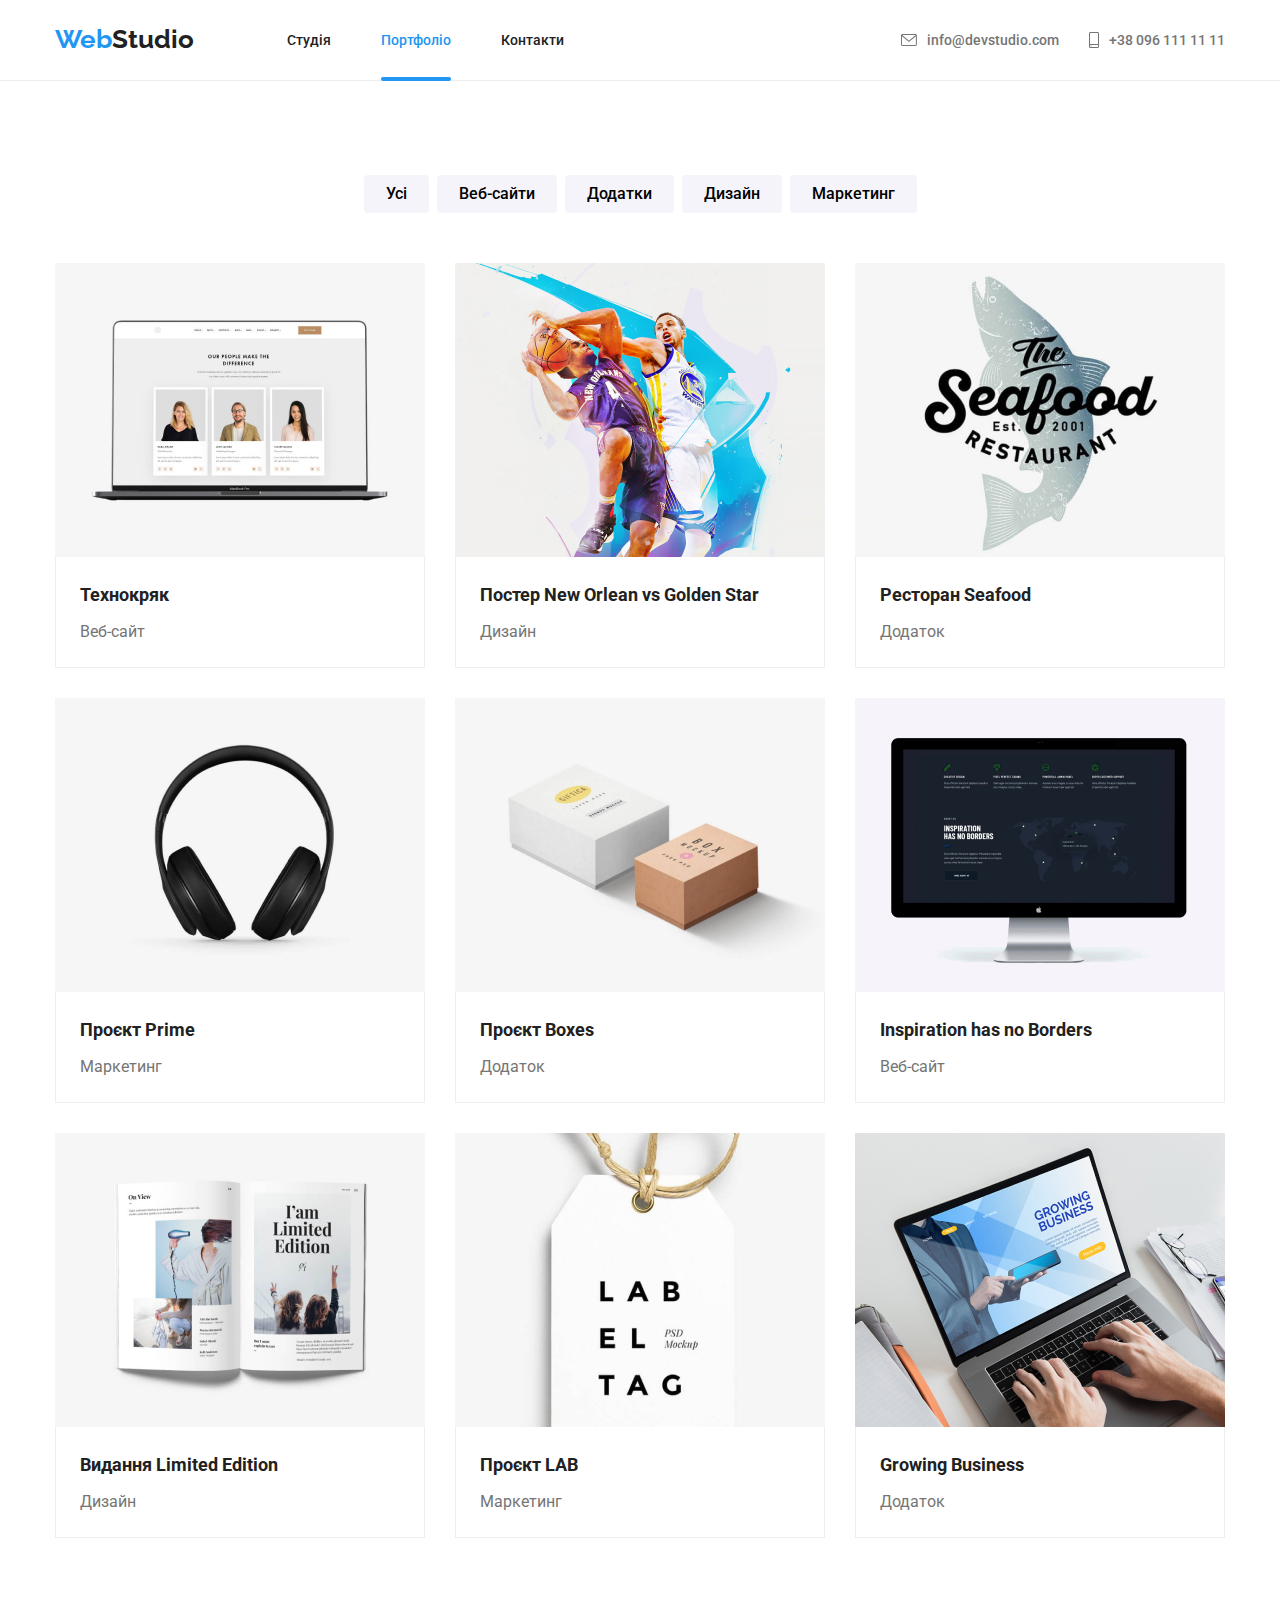
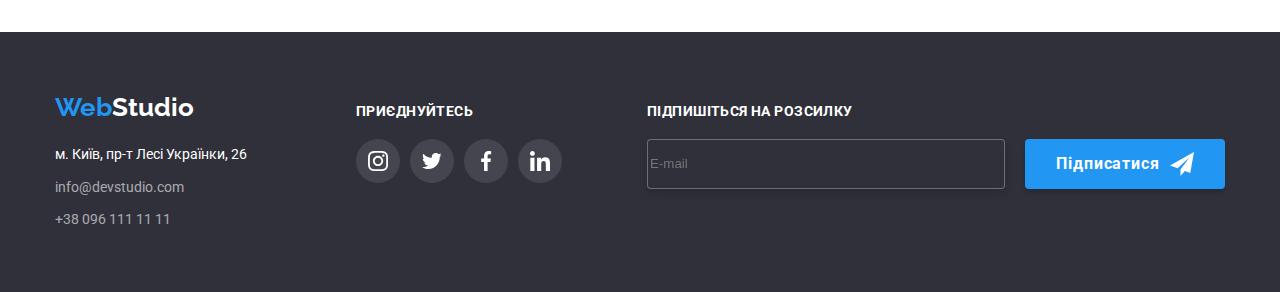
==== commit aed74930: "portstart" ====
--- a/portfolio.html
+++ b/portfolio.html
@@ -61,7 +61,7 @@
                     <li class="project_item list">
                         <a class="link project_link" href="">                            
                             <div class="project_thumb">
-                                <img class="project_image" src="./images/portfolio1.jpg" alt="зображення ноутбука" width="370">
+                                <img class="project_image" src="./images/portfolio1.jpg" alt="зображення ноутбука">
                                 <p class="project_annotation">Ресурс пропонує комплексні пропозиції з різним рівнем функціоналу та сервісів. Все це дозволить відвідувачу отримати
                                 вичерпні відомості про компанію чи приватну особу.</p>
                             </div>
@@ -74,7 +74,7 @@
                     <li class="project_item list">
                         <a class="link project_link" href="">
                             <div class="project_thumb">
-                                <img class="project_image" src="./images/portfolio2.jpg" alt="зображення баскетбольного постеру" width="370">
+                                <img class="project_image" src="./images/portfolio2.jpg" alt="зображення баскетбольного постеру">
                                 <p class="project_annotation">Ресурс пропонує комплексні пропозиції з різним рівнем функціоналу та сервісів. Все це дозволить відвідувачу отримати
                                 вичерпні відомості про компанію чи приватну особу.</p>
                             </div>
@@ -87,7 +87,7 @@
                     <li class="project_item list">
                         <a class="link project_link" href="">
                             <div class="project_thumb">
-                                <img class="project_image" src="./images/portfolio3.jpg" alt="зображення постеру ресторану" width="370">
+                                <img class="project_image" src="./images/portfolio3.jpg" alt="зображення постеру ресторану">
                                 <p class="project_annotation">Ресурс пропонує комплексні пропозиції з різним рівнем функціоналу та сервісів. Все це дозволить відвідувачу отримати
                                 вичерпні відомості про компанію чи приватну особу.</p>
                             </div>
@@ -100,7 +100,7 @@
                     <li class="project_item list">
                         <a class="link project_link" href="">
                             <div class="project_thumb">
-                                <img class="project_image" src="./images/portfolio4.jpg" alt="зображення навушників" width="370">
+                                <img class="project_image" src="./images/portfolio4.jpg" alt="зображення навушників">
                                 <p class="project_annotation">Ресурс пропонує комплексні пропозиції з різним рівнем функціоналу та сервісів. Все це дозволить відвідувачу отримати
                                 вичерпні відомості про компанію чи приватну особу.</p>
                             </div>
@@ -113,7 +113,7 @@
                     <li class="project_item list">
                         <a class="link project_link" href="">
                             <div class="project_thumb">
-                                <img class="project_image" src="./images/portfolio5.jpg" alt="зображення коробочок" width="370">
+                                <img class="project_image" src="./images/portfolio5.jpg" alt="зображення коробочок">
                                 <p class="project_annotation">Ресурс пропонує комплексні пропозиції з різним рівнем функціоналу та сервісів. Все це дозволить відвідувачу отримати
                                 вичерпні відомості про компанію чи приватну особу.</p>
                             </div>
@@ -126,7 +126,7 @@
                     <li class="project_item list">
                         <a class="link project_link" href="">
                             <div class="project_thumb">
-                                <img class="project_image" src="./images/portfolio6.jpg" alt="зображення монітору" width="370">
+                                <img class="project_image" src="./images/portfolio6.jpg" alt="зображення монітору">
                                 <p class="project_annotation">Ресурс пропонує комплексні пропозиції з різним рівнем функціоналу та сервісів. Все це дозволить відвідувачу отримати
                                 вичерпні відомості про компанію чи приватну особу.</p>
                             </div>
@@ -139,7 +139,7 @@
                     <li class="project_item list">
                         <a class="link project_link" href="">
                             <div class="project_thumb">
-                                <img class="project_image" src="./images/portfolio7.jpg" alt="зображення розгорнутої книги" width="370">
+                                <img class="project_image" src="./images/portfolio7.jpg" alt="зображення розгорнутої книги">
                                 <p class="project_annotation">Ресурс пропонує комплексні пропозиції з різним рівнем функціоналу та сервісів. Все це дозволить відвідувачу отримати
                                 вичерпні відомості про компанію чи приватну особу.</p>
                             </div>
@@ -152,7 +152,7 @@
                     <li class="project_item list">
                         <a class="link project_link" href="">
                             <div class="project_thumb">
-                                <img class="project_image" src="./images/portfolio8.jpg" alt="зображення етикетки" width="370">
+                                <img class="project_image" src="./images/portfolio8.jpg" alt="зображення етикетки">
                                 <p class="project_annotation">Ресурс пропонує комплексні пропозиції з різним рівнем функціоналу та сервісів. Все це дозволить відвідувачу отримати
                                 вичерпні відомості про компанію чи приватну особу.</p>
                             </div>
@@ -165,7 +165,7 @@
                     <li class="project_item list">
                         <a class="link project_link" href="">
                             <div class="project_thumb">
-                                <img class="project_image" src="./images/portfolio9.jpg" alt="робота за ноутбуком на зображенні" width="370">
+                                <img class="project_image" src="./images/portfolio9.jpg" alt="робота за ноутбуком на зображенні">
                                 <p class="project_annotation">Ресурс пропонує комплексні пропозиції з різним рівнем функціоналу та сервісів. Все це дозволить відвідувачу отримати
                                 вичерпні відомості про компанію чи приватну особу.</p>
                             </div>
--- a/css/main.min.css
+++ b/css/main.min.css
@@ -1 +1 @@
-html{box-sizing:border-box}*,*::before,*::after{box-sizing:inherit}h1,h2,h3,h4,h5,h6,p,ul{padding-left:0;margin-bottom:0;margin-top:0}body{font-family:"Roboto",sans-serif;font-size:14px;color:var(--text-color-primary);margin:0}body.menu_open{overflow:hidden}img{display:block;max-width:100%;height:auto}.link{text-decoration:none}.list{list-style:none}.social_icon{fill:currentColor}.visually-hidden{position:absolute;white-space:nowrap;width:1px;height:1px;overflow:hidden;border:0;padding:0;clip:rect(0 0 0 0);-webkit-clip-path:inset(50%);clip-path:inset(50%);margin:-1px}.logo{font-family:"Raleway";font-weight:700;font-size:24px;line-height:1.6}:root{--akcent-btn-color: #188CE8;--akcent-color: #2196F3;--akcent-text-color: #FFFFFF;--akcent-text-transperent: rgba(255, 255, 255, 0.6);--logo-bg-transperent: rgba(255, 255, 255, 0.1);--btn-color: #F5F4FA;--text-color: #212121;--text-color-primary: #757575;--hero-bg: #C4C4C4;--logos-color: #AFB1B8}.container{padding-left:15px;padding-right:15px;margin:0 auto}.logo--header{color:var(--text-color);margin-right:93px;padding-top:16px;padding-bottom:16px}.logo-text{color:var(--akcent-color)}.header{border-bottom:1px solid #ececec}.header_box{display:flex;align-items:center}@media screen and (max-width: 767px){.header_box{justify-content:space-between}}.header_nav{display:flex}@media screen and (max-width: 767px){.header_nav{display:none}}.header_list:not(:first-child){margin-left:50px}.header_list{display:flex}.header_link{color:var(--text-color);padding-top:32px;padding-bottom:32px;display:block;transition:color 250ms cubic-bezier(0.4, 0, 0.2, 1);font-weight:500;line-height:1.17}.header_link:hover,.header_link:focus{color:var(--akcent-color)}.header_link--akcent{color:var(--akcent-color);position:relative}.header_link--akcent::after{content:"";display:block;position:absolute;bottom:-1px;width:100%;height:4px;background:#2196f3;border-radius:2px}.header-contakts{display:flex;padding-top:32px;padding-bottom:32px;margin-left:auto}@media screen and (max-width: 767px){.header-contakts{display:none}}.header-contakts_item{display:block;justify-content:center;align-content:center}.header-contakts_item:not(:first-child){margin-left:30px}.header-contakts_link{font-weight:500;line-height:1.17;color:var(--text-color-primary);display:flex;align-items:center;transition:color 250ms cubic-bezier(0.4, 0, 0.2, 1)}.header-contakts_logo{fill:currentColor;margin-right:10px}.header-contakts_link:hover,.header-contakts_link:focus{color:var(--akcent-color)}.menu_open-btn{display:none}@media screen and (max-width: 767px){.menu_open-btn{display:flex;align-items:center;justify-content:center;border:none;background:#fff;outline:none;cursor:pointer;margin-right:-10px}}.hero{background-color:var(--hero-bg);background-image:linear-gradient(rgba(47, 48, 58, 0.4), rgba(47, 48, 58, 0.4)),url(../images/Header-img.jpg);background-size:cover;background-repeat:no-repeat;background-position:center;padding-top:200px;padding-bottom:200px;text-align:center}@media screen and (max-width: 767px){.hero{background-image:linear-gradient(rgba(47, 48, 58, 0.4), rgba(47, 48, 58, 0.4)),url(../images/Header-mob-img.jpg)}}.hero_title{font-family:"Roboto",sans-serif;font-weight:900;color:var(--akcent-text-color);text-transform:uppercase;max-width:360px;margin:0 auto;font-size:26px;line-height:1.6}.hero_button{margin-top:30px;font-family:inherit;font-weight:700;font-size:16px;line-height:1.87;color:var(--akcent-text-color);background-color:var(--akcent-color);cursor:pointer;border-radius:4px;box-shadow:0px 4px 4px rgba(0,0,0,.15);height:50px;min-width:216px;text-align:center;border:none;display:inline-flex;justify-content:center;align-items:center;transition:background-color 250ms cubic-bezier(0.4, 0, 0.2, 1)}.hero_button:hover,.hero_button:focus{background-color:var(--akcent-btn-color)}.feature{padding-top:60px;padding-bottom:60px}@media screen and (min-width: 768px){.feature_list{display:flex}}@media screen and (min-width: 768px){.feature_item{width:354px}}.feature_item:not(:last-child){margin-bottom:30px}.feature_body{background-color:var(--btn-color);border-radius:4px;display:flex;align-items:center;justify-content:center;height:120px}.feature_title{margin-top:30px;font-size:14px;line-height:1.14;text-transform:uppercase;color:var(--text-color);text-align:center}.feature_desc{margin-top:10px;font-size:14px;font-weight:400;line-height:1.71}.cosanostra{text-align:center;padding-bottom:94px}@media screen and (max-width: 1199px){.cosanostra{display:none}}.cosanostra_title{font-size:36px;line-height:1.16;color:var(--text-color);margin-bottom:50px}.cosanostra_list{display:inline-flex}.cosanostra_item{position:relative}.cosanostra_item:not(:last-child){margin-right:30px}.cosanostra_image{display:block}.cosanostra_description{position:absolute;bottom:0;display:block;width:370px;height:70px;padding-top:27px;padding-bottom:27px;background:rgba(47,48,58,.8);font-style:normal;font-weight:700;font-size:14px;line-height:1.14;text-align:center;letter-spacing:.03em;text-transform:uppercase;color:var(--akcent-text-color)}.team{background:var(--btn-color);text-align:center;padding-top:60px;padding-bottom:60px}.team_title{font-size:28px;line-height:1.14;color:var(--text-color)}@media screen and (min-width: 480px){.team_list{display:inline-flex;flex-wrap:wrap}}.team_item{background:#fff;box-shadow:0px 1px 3px rgba(0,0,0,.12),0px 1px 1px rgba(0,0,0,.14),0px 2px 1px rgba(0,0,0,.2);border-radius:0px 0px 4px 4px;margin-top:30px}.team_photo{display:block}.team_body{padding:20px 24px}.team_name{font-size:16px;font-weight:500;line-height:1.19;color:var(--text-color);margin-bottom:10px;text-align:center}.team_position{font-size:16px;line-height:1.19;color:var(--text-color-primary);margin-bottom:16px;text-align:center}.team_socials{display:flex;justify-content:center}.team-social_item:not(:last-child){margin-right:10px}.team-social_item{width:44px;height:44px}.team-social_link{display:flex;align-items:center;justify-content:center;width:100%;height:100%;border-radius:50%;color:var(--logos-color);transition:background-color 250ms cubic-bezier(0.4, 0, 0.2, 1),color 250ms cubic-bezier(0.4, 0, 0.2, 1)}.team-social_link:hover,.team-social_link:focus{background-color:var(--akcent-color);color:var(--akcent-text-color)}.client{text-align:center;padding-top:94px;padding-bottom:94px}.client_title{font-size:28px;line-height:1.14;color:var(--text-color);margin-bottom:50px}@media screen and (max-width: 1199px){.client_title{margin-bottom:15px}}.client_list{margin:-15px;display:inline-flex;flex-wrap:wrap}.client_item{height:92px;color:var(--logos-color);margin:15px}@media screen and (max-width: 767px){.client_item{width:calc((100% - 60px)/2)}}@media screen and (min-width: 768px){.client_item{width:calc((100% - 90px)/3)}}@media screen and (min-width: 1200px){.client_item{width:170px}}.client_link{display:flex;align-items:center;justify-content:center;width:100%;height:100%;color:var(--logos-color);border:1px solid var(--logos-color);border-radius:4px;transition:color 250ms cubic-bezier(0.4, 0, 0.2, 1),border-color 250ms cubic-bezier(0.4, 0, 0.2, 1)}.client_link:hover,.client_link:focus{border-color:var(--akcent-color);color:var(--akcent-color)}.client_logo{fill:currentColor}.footer{background-color:#2f303a;padding:60px 0}.footer_section{text-align:center}.logo_text{color:var(--akcent-color)}.logo_footer{display:block;color:var(--akcent-text-color);margin-bottom:20px}.address_list:not(:first-child){margin-top:9px}.address_footer{display:inline-block;width:231px;color:var(--akcent-text-color);font-family:"Roboto",sans-serif;font-style:normal;line-height:1.71;transition:color 250ms cubic-bezier(0.4, 0, 0.2, 1)}.contacts_footer{color:var(--akcent-text-transperent);font-family:"Roboto",sans-serif;font-style:normal;line-height:1.71;transition:color 250ms cubic-bezier(0.4, 0, 0.2, 1)}.address_footer:hover,.address_footer:focus,.contacts_footer:hover,.contacts_footer:focus{color:var(--akcent-color)}.footer-socials{box-sizing:border-box;margin-bottom:60px;margin-top:60px}.footer-social_tabs{display:flex;justify-content:center}.socials_title{display:block;font-size:14px;line-height:1.16;letter-spacing:.03em;color:var(--akcent-text-color);margin-bottom:20px;text-transform:uppercase}.footer_tabs{display:flex;justify-content:center}.footer-social_link{display:flex;align-items:center;justify-content:center;width:100%;height:100%;border-radius:50%;color:var(--akcent-text-color);background-color:var(--logo-bg-transperent);transition:background-color 250ms cubic-bezier(0.4, 0, 0.2, 1)}.footer-social_link:hover,.footer-social_link:focus{background-color:var(--akcent-color)}.footer-social_item:not(:last-child){margin-right:10px}.footer-social_item{width:44px;height:44px}.subscription-form_caption{display:block;letter-spacing:.03em;text-transform:uppercase;color:var(--akcent-text-color);margin-bottom:20px}.subscription-form_input{display:inline-block;height:50px;border:1px solid rgba(255,255,255,.3);filter:drop-shadow(0px 4px 4px rgba(0, 0, 0, 0.15));border-radius:4px;cursor:pointer;background:#2f303a;color:var(--akcent-text-color);transition:outline 250ms cubic-bezier(0.4, 0, 0.2, 1);max-width:450px;width:100%;margin-bottom:20px}.subscription-form_input:hover,.subscription-form_input:focus{outline:1px solid var(--akcent-color)}.subscription-form_button{display:inline-flex;justify-content:center;align-items:center;width:200px;height:50px;box-shadow:0px 4px 4px rgba(0,0,0,.15);border-radius:4px;border:none;font-family:inherit;font-weight:700;font-size:16px;line-height:1.87;color:var(--akcent-text-color);background-color:var(--akcent-color);cursor:pointer;letter-spacing:.06em;transition:background-color 250ms cubic-bezier(0.4, 0, 0.2, 1)}.subscription-form_button:hover,.subscription-form_button:focus{background-color:var(--akcent-btn-color)}.subscription-form_icon{margin-left:10px}.backdrop{position:fixed;top:0;left:0;width:100%;height:100%;background-color:rgba(0,0,0,.2);transition:opacity 250ms cubic-bezier(0.4, 0, 0.2, 1)}.backdrop.is-hidden{opacity:0;pointer-events:none;visibility:hidden}.modal{position:absolute;top:50%;left:50%;transform:translate(-50%, -50%);max-width:450px;width:100%;height:609px;padding:40px;background:#fff;box-shadow:0px 1px 3px rgba(0,0,0,.12),0px 1px 1px rgba(0,0,0,.14),0px 2px 1px rgba(0,0,0,.2);border-radius:4px;text-align:center}.modal-close-btn{position:absolute;top:8px;right:8px;display:flex;align-items:center;justify-content:center;width:30px;height:30px;border-radius:50%;background:#fff;border:1px solid rgba(0,0,0,.1);outline:none;cursor:pointer}.modal-close-btn:hover,.modal-close-btn:focus{fill:var(--akcent-btn-color)}.form-logo{display:block;font-size:20px;line-height:1.5;text-align:center;letter-spacing:.03em;color:var(--text-color);margin-bottom:12px}.form-label{display:block;text-align:start;font-weight:400;font-size:12px;line-height:1.16;letter-spacing:.01em;color:var(--text-color-primary);margin-bottom:10px}.form-thumb{position:relative}.form-image{position:absolute;top:50%;left:12px;transform:translateY(-50%)}.form-input{display:block;width:100%;height:40px;margin-top:4px;border:1px solid rgba(33,33,33,.2);border-radius:4px;padding-left:42px;cursor:pointer}.form-input:focus,.form-input:hover,.form-coments:focus,.form-coments:hover{outline:1px solid var(--akcent-color)}.form-input:focus+.form-image,.form-input:hover+.form-image{fill:var(--akcent-color)}.form-coments{display:block;width:100%;height:120px;margin-top:4px;border:1px solid rgba(33,33,33,.2);border-radius:4px;resize:none;padding:12px 16px;font-family:"Roboto";font-size:12px;line-height:14px;letter-spacing:.01em}.checkbox-label{display:flex;justify-content:center;align-items:center;margin-top:20px;letter-spacing:.03em;font-size:12px;line-height:1.17}.checkbox{-webkit-appearance:none;-moz-appearance:none;appearance:none}.checkbox-icon{display:inline-block;width:16px;height:15px;border:1.8px solid var(--text-color);border-radius:1.7px;margin-right:7px}.checkbox-link{margin-left:10px;color:var(--akcent-color)}.checkbox:checked+.checkbox-icon{background:var(--akcent-color);background-image:url(../images/icon-check.svg);background-size:contain;background-origin:border-box;border-color:var(--akcent-color)}.signup-button{margin-top:30px;font-family:inherit;font-weight:700;font-size:16px;line-height:1.87;color:var(--akcent-text-color);background-color:var(--akcent-color);cursor:pointer;border-radius:4px;box-shadow:0px 4px 4px rgba(0,0,0,.15);height:50px;min-width:200px;letter-spacing:.06em;border:none;transition:background-color 250ms cubic-bezier(0.4, 0, 0.2, 1)}.signup-button:hover,.signup-button:focus{background-color:var(--akcent-btn-color)}.menu-container{position:fixed;top:0;left:0;width:100vw;height:100vh;display:flex;justify-content:space-between;flex-direction:column;padding:48px 40px;background:#fff}.menu.is-hidden{opacity:0;pointer-events:none;visibility:hidden}.menu_close-btn{position:absolute;top:8px;right:8px;display:flex;align-items:center;justify-content:center;background:#fff;border:none;outline:none;cursor:pointer}.menu-nav_item{font-family:"Roboto",sans-serif;font-weight:500;font-size:40px;line-height:1.175;letter-spacing:.02em}.menu-nav_item:not(:first-child){margin-top:32px}.menu-nav_link{color:#212121}.menu-nav_link--akcent{outline:0;color:#2196f3}.menu-contacts_item{color:var(--text-color-primary)}.menu-contacts_item:not(:first-child){margin-top:32px}.menu-contacts_tel{font-family:"Roboto",sans-serif;font-weight:500;font-size:34px;line-height:1.1764705882;letter-spacing:.02em;color:#2196f3}@media screen and (max-width: 379px){.menu-contacts_tel{font-size:24px}}.menu-contacts_mailto{font-family:"Roboto",sans-serif;font-weight:500;font-size:24px;line-height:1.1666666667;letter-spacing:.02em;color:inherit}.menu-socials{display:flex;justify-content:flex-start;align-items:center;flex-wrap:wrap;row-gap:10px;margin-top:64px}.menu-socials_item:not(:first-child){border-left:1px solid rgba(33,33,33,.2)}.menu-socials_link{color:#2196f3;padding:10px;font-family:"Roboto";font-style:normal;font-weight:500;font-size:18px;line-height:22px;letter-spacing:.02em}.portpholio{padding-top:94px;padding-bottom:94px}.filter{display:flex;justify-content:center}.filter_item:not(:first-child){margin-left:8px}.filter_button{font-family:inherit;font-weight:500;font-size:16px;line-height:1.6;cursor:pointer;background-color:var(--btn-color);border:0 none rgba(0,0,0,0);border-radius:4px;padding:6px 22px;transition:background-color 250ms cubic-bezier(0.4, 0, 0.2, 1),color 250ms cubic-bezier(0.4, 0, 0.2, 1),box-shadow 250ms cubic-bezier(0.4, 0, 0.2, 1)}.filter_button:hover,.filter_button:focus{background-color:var(--akcent-color);color:var(--akcent-text-color);box-shadow:0px 4px 4px rgba(0,0,0,.15)}.project{margin-top:50px;box-sizing:content-box;display:flex;flex-wrap:wrap;gap:30px}.project_item{flex-basis:calc((100% - 60px)/3)}.project_link{display:block;color:inherit}.project_link:hover,.project_link:focus{box-shadow:0px 1px 1px rgba(0,0,0,.12),0px 4px 4px rgba(0,0,0,.06),1px 4px 6px rgba(0,0,0,.16)}.project_link:hover .project_annotation,.project_link:focus .project_annotation{opacity:1;transform:translateY(0)}.project_thumb{position:relative;overflow:hidden}.project_image{display:block}.project_annotation{position:absolute;bottom:0;transform:translateY(100%);transition:transform 500ms cubic-bezier(0.4, 0, 0.2, 1),opacity 500ms cubic-bezier(0.4, 0, 0.2, 1);display:flex;justify-content:center;align-items:center;font-size:18px;line-height:1.55;letter-spacing:.03em;color:var(--akcent-text-color);opacity:0;padding:63px 24px;background:rgba(33,150,243,.9)}.project_titlelist{padding:20px 24px;border-left:1px solid #eee;border-right:1px solid #eee;border-bottom:1px solid #eee}.project_title{font-size:18px;line-height:2;color:var(--text-color);margin-bottom:4px}.project_description{color:var(--text-color2);font-size:16px;line-height:1.87}/*# sourceMappingURL=main.min.css.map */+html{box-sizing:border-box}*,*::before,*::after{box-sizing:inherit}h1,h2,h3,h4,h5,h6,p,ul{padding-left:0;margin-bottom:0;margin-top:0}body{font-family:"Roboto",sans-serif;font-size:14px;color:var(--text-color-primary);margin:0}body.menu_open{overflow:hidden}img{display:block;max-width:100%;height:auto}.link{text-decoration:none}.list{list-style:none}.social_icon{fill:currentColor}.visually-hidden{position:absolute;white-space:nowrap;width:1px;height:1px;overflow:hidden;border:0;padding:0;clip:rect(0 0 0 0);-webkit-clip-path:inset(50%);clip-path:inset(50%);margin:-1px}.logo{font-family:"Raleway";font-weight:700;font-size:24px;line-height:1.17}@media screen and (min-width: 1200px){.logo{line-height:1.19;font-size:26px}}:root{--akcent-btn-color: #188CE8;--akcent-color: #2196F3;--akcent-text-color: #FFFFFF;--akcent-text-transperent: rgba(255, 255, 255, 0.6);--logo-bg-transperent: rgba(255, 255, 255, 0.1);--btn-color: #F5F4FA;--text-color: #212121;--text-color-primary: #757575;--hero-bg: #C4C4C4;--logos-color: #AFB1B8}.container{padding-left:15px;padding-right:15px;margin-left:auto;margin-right:auto;width:100%}@media screen and (min-width: 480px){.container{max-width:480px}}@media screen and (min-width: 768px){.container{max-width:768px}}@media screen and (min-width: 1200px){.container{max-width:1200px}}.logo--header{color:var(--text-color)}@media screen and (max-width: 767px){.logo--header{padding-top:16px;padding-bottom:16px}}@media screen and (min-width: 768px)and (max-width: 1199px){.logo--header{padding-top:26px;padding-bottom:26px;margin-right:88px}}@media screen and (min-width: 1200px){.logo--header{padding-top:24px;padding-bottom:25px;margin-right:93px}}.logo-text{color:var(--akcent-color)}.header{border-bottom:1px solid #ececec}.header_box{display:flex}@media screen and (max-width: 1199px){.header_box{justify-content:space-between;align-items:center}}.header_nav{display:flex}@media screen and (max-width: 767px){.header_nav{display:none}}.header_list:not(:first-child){margin-left:50px}.header_list{display:flex}.header_link{color:var(--text-color);padding-top:32px;padding-bottom:32px;display:block;transition:color 250ms cubic-bezier(0.4, 0, 0.2, 1);font-weight:500;line-height:1.17}.header_link:hover,.header_link:focus{color:var(--akcent-color)}.header_link--akcent{color:var(--akcent-color);position:relative}.header_link--akcent::after{content:"";display:block;position:absolute;bottom:-1px;width:100%;height:4px;background:#2196f3;border-radius:2px}@media screen and (max-width: 767px){.header-contakts{display:none}}@media screen and (min-width: 768px){.header-contakts{display:flex;margin-left:auto}}@media screen and (min-width: 768px)and (max-width: 1199px){.header-contakts{flex-wrap:wrap;justify-content:flex-start;width:156px}}@media screen and (min-width: 1200px){.header-contakts{padding-top:32px;padding-bottom:32px}}.header-contakts_item{display:block;justify-content:center;align-content:center}@media screen and (min-width: 768px)and (max-width: 1199px){.header-contakts_item:not(:first-child){margin-top:10px}}@media screen and (min-width: 1200px){.header-contakts_item:not(:first-child){margin-left:30px}}.header-contakts_link{font-weight:500;line-height:1.16;color:var(--text-color-primary);display:flex;align-items:center;transition:color 250ms cubic-bezier(0.4, 0, 0.2, 1)}.header-contakts_logo{fill:currentColor;margin-right:10px}.header-contakts_link:hover,.header-contakts_link:focus{color:var(--akcent-color)}.menu_open-btn{display:none}@media screen and (max-width: 767px){.menu_open-btn{display:flex;align-items:center;justify-content:center;border:none;background:#fff;outline:none;cursor:pointer;margin-right:-10px}.menu_open-btn:hover,.menu_open-btn:focus{fill:var(--akcent-btn-color)}}.hero{background-color:var(--hero-bg);background-size:cover;background-repeat:no-repeat;background-position:center;padding-top:200px;padding-bottom:200px;text-align:center;background-image:linear-gradient(rgba(47, 48, 58, 0.4), rgba(47, 48, 58, 0.4)),url(../images/Header-img-mob.jpg)}@media(min-device-pixel-ratio: 2),(-webkit-min-device-pixel-ratio: 2),(min-resolution: 192dpi),(min-resolution: 2dppx){.hero{background-image:linear-gradient(rgba(47, 48, 58, 0.4), rgba(47, 48, 58, 0.4)),url(../images/Header-img-mob@2x.jpg)}}@media(min-device-pixel-ratio: 3),(-webkit-min-device-pixel-ratio: 3),(min-resolution: 288dpi),(min-resolution: 3dppx){.hero{background-image:linear-gradient(rgba(47, 48, 58, 0.4), rgba(47, 48, 58, 0.4)),url(../images/Header-img-mob@3x.jpg)}}@media screen and (min-width: 768px){.hero{background-image:linear-gradient(rgba(47, 48, 58, 0.4), rgba(47, 48, 58, 0.4)),url(../images/Header-img-tab.jpg)}}@media screen and (min-width: 768px)and (min-device-pixel-ratio: 2),screen and (min-width: 768px)and (-webkit-min-device-pixel-ratio: 2),screen and (min-width: 768px)and (min-resolution: 192dpi),screen and (min-width: 768px)and (min-resolution: 2dppx){.hero{background-image:linear-gradient(rgba(47, 48, 58, 0.4), rgba(47, 48, 58, 0.4)),url(../images/Header-img-tab@2x.jpg)}}@media screen and (min-width: 768px)and (min-device-pixel-ratio: 3),screen and (min-width: 768px)and (-webkit-min-device-pixel-ratio: 3),screen and (min-width: 768px)and (min-resolution: 288dpi),screen and (min-width: 768px)and (min-resolution: 3dppx){.hero{background-image:linear-gradient(rgba(47, 48, 58, 0.4), rgba(47, 48, 58, 0.4)),url(../images/Header-img-tab@3x.jpg)}}@media screen and (min-width: 1200px){.hero{background-image:linear-gradient(rgba(47, 48, 58, 0.4), rgba(47, 48, 58, 0.4)),url(../images/Header-img-pc.jpg)}}@media screen and (min-width: 1200px)and (min-device-pixel-ratio: 2),screen and (min-width: 1200px)and (-webkit-min-device-pixel-ratio: 2),screen and (min-width: 1200px)and (min-resolution: 192dpi),screen and (min-width: 1200px)and (min-resolution: 2dppx){.hero{background-image:linear-gradient(rgba(47, 48, 58, 0.4), rgba(47, 48, 58, 0.4)),url(../images/Header-img-pc@2x.jpg)}}@media screen and (min-width: 1200px)and (min-device-pixel-ratio: 3),screen and (min-width: 1200px)and (-webkit-min-device-pixel-ratio: 3),screen and (min-width: 1200px)and (min-resolution: 288dpi),screen and (min-width: 1200px)and (min-resolution: 3dppx){.hero{background-image:linear-gradient(rgba(47, 48, 58, 0.4), rgba(47, 48, 58, 0.4)),url(../images/Header-img-pc@3x.jpg)}}.hero_title{font-family:"Roboto",sans-serif;font-weight:900;color:var(--akcent-text-color);text-transform:uppercase;margin:0 auto;max-width:360px;font-size:26px;line-height:1.6}@media screen and (min-width: 1200px){.hero_title{font-size:44px;line-height:1.36;max-width:696px}}.hero_button{margin-top:30px;font-family:inherit;font-weight:700;font-size:16px;line-height:1.87;color:var(--akcent-text-color);background-color:var(--akcent-color);cursor:pointer;border-radius:4px;box-shadow:0px 4px 4px rgba(0,0,0,.15);height:50px;min-width:216px;text-align:center;border:none;display:inline-flex;justify-content:center;align-items:center;transition:background-color 250ms cubic-bezier(0.4, 0, 0.2, 1)}.hero_button:hover,.hero_button:focus{background-color:var(--akcent-btn-color)}.feature{padding-top:60px;padding-bottom:60px}@media screen and (min-width: 768px){.feature_list{display:flex;flex-wrap:wrap;gap:30px;justify-content:center}}@media screen and (max-width: 767px){.feature_item{max-width:450px}.feature_item:not(:last-child){margin-bottom:30px}}@media screen and (min-width: 768px){.feature_item{max-width:354px}}@media screen and (min-width: 1200px){.feature_item{max-width:270px}}.feature_body{background-color:var(--btn-color);border-radius:4px;display:flex;align-items:center;justify-content:center;height:120px}.feature_title{margin-top:30px;font-size:14px;line-height:1.14;text-transform:uppercase;color:var(--text-color);text-align:center}.feature_desc{margin-top:10px;font-size:14px;font-weight:400;line-height:1.71}.cosanostra{text-align:center;padding-bottom:94px}@media screen and (max-width: 1199px){.cosanostra{display:none}}.cosanostra_title{font-size:36px;line-height:1.16;color:var(--text-color);margin-bottom:50px}.cosanostra_list{display:inline-flex}.cosanostra_item{position:relative}.cosanostra_item:not(:last-child){margin-right:30px}.cosanostra_description{position:absolute;bottom:0;display:block;width:370px;height:70px;padding-top:27px;padding-bottom:27px;background:rgba(47,48,58,.8);font-style:normal;font-weight:700;font-size:14px;line-height:1.14;text-align:center;letter-spacing:.03em;text-transform:uppercase;color:var(--akcent-text-color)}.team{background:var(--btn-color);text-align:center;padding-top:60px;padding-bottom:60px}.team_title{font-size:28px;line-height:1.14;color:var(--text-color)}@media screen and (min-width: 1200px){.team_title{font-size:36px;line-height:1.16}}@media screen and (min-width: 768px){.team_list{display:flex;flex-wrap:wrap;gap:30px;justify-content:center}}@media screen and (min-width: 1200px){.team_list{display:flex;justify-content:center;align-items:center;flex-wrap:nowrap}}.team_item{background:#fff;box-shadow:0px 1px 3px rgba(0,0,0,.12),0px 1px 1px rgba(0,0,0,.14),0px 2px 1px rgba(0,0,0,.2);border-radius:0px 0px 4px 4px;margin-top:30px}@media screen and (min-width: 768px){.team_item{max-width:354px;width:100%}}.team_body{padding:20px 24px}.team_name{font-size:16px;font-weight:500;line-height:1.19;color:var(--text-color);margin-bottom:10px;text-align:center}.team_position{font-size:16px;line-height:1.19;color:var(--text-color-primary);margin-bottom:16px;text-align:center}.team_socials{display:flex;justify-content:center}.team-social_item:not(:last-child){margin-right:10px}.team-social_item{width:44px;height:44px}.team-social_link{display:flex;align-items:center;justify-content:center;width:100%;height:100%;border-radius:50%;color:var(--logos-color);transition:background-color 250ms cubic-bezier(0.4, 0, 0.2, 1),color 250ms cubic-bezier(0.4, 0, 0.2, 1)}.team-social_link:hover,.team-social_link:focus{background-color:var(--akcent-color);color:var(--akcent-text-color)}.client{text-align:center;padding-top:94px;padding-bottom:94px}.client_title{font-size:28px;line-height:1.14;color:var(--text-color);margin-bottom:50px}@media screen and (max-width: 1199px){.client_title{margin-bottom:15px}}@media screen and (min-width: 1200px){.client_title{font-size:36px;line-height:1.16}}.client_list{margin:-15px;display:inline-flex;flex-wrap:wrap}.client_item{height:92px;color:var(--logos-color);margin:15px}@media screen and (max-width: 767px){.client_item{width:calc((100% - 60px)/2)}}@media screen and (min-width: 768px){.client_item{width:calc((100% - 90px)/3)}}@media screen and (min-width: 1200px){.client_item{width:170px}}.client_link{display:flex;align-items:center;justify-content:center;width:100%;height:100%;color:var(--logos-color);border:1px solid var(--logos-color);border-radius:4px;transition:color 250ms cubic-bezier(0.4, 0, 0.2, 1),border-color 250ms cubic-bezier(0.4, 0, 0.2, 1)}.client_link:hover,.client_link:focus{border-color:var(--akcent-color);color:var(--akcent-color)}.client_logo{fill:currentColor}.footer{background-color:#2f303a;padding:60px 0}@media screen and (max-width: 1199px){.footer_section{text-align:center}}@media screen and (min-width: 1200px){.footer_section{display:flex;justify-content:center;align-items:baseline}}@media screen and (min-width: 768px){.footer_section-position{display:flex;justify-content:space-around;align-items:baseline}}.logo_text{color:var(--akcent-color)}.logo_footer{display:block;color:var(--akcent-text-color);margin-bottom:20px}.address_list:not(:first-child){margin-top:9px}.address_footer{display:inline-block;width:231px;color:var(--akcent-text-color);font-family:"Roboto",sans-serif;font-style:normal;line-height:1.71;transition:color 250ms cubic-bezier(0.4, 0, 0.2, 1)}.contacts_footer{color:var(--akcent-text-transperent);font-family:"Roboto",sans-serif;font-style:normal;line-height:1.71;transition:color 250ms cubic-bezier(0.4, 0, 0.2, 1)}.address_footer:hover,.address_footer:focus,.contacts_footer:hover,.contacts_footer:focus{color:var(--akcent-color)}@media screen and (max-width: 1199px){.footer-socials{margin-bottom:60px;margin-top:60px}}@media screen and (min-width: 1200px){.footer-socials{margin-left:70px}}.footer-social_tabs{display:flex;justify-content:center}.socials_title{display:block;font-size:14px;line-height:1.16;letter-spacing:.03em;color:var(--akcent-text-color);margin-bottom:20px;text-transform:uppercase}.footer_tabs{display:flex;justify-content:center}.footer-social_link{display:flex;align-items:center;justify-content:center;width:100%;height:100%;border-radius:50%;color:var(--akcent-text-color);background-color:var(--logo-bg-transperent);transition:background-color 250ms cubic-bezier(0.4, 0, 0.2, 1)}.footer-social_link:hover,.footer-social_link:focus{background-color:var(--akcent-color)}.footer-social_item:not(:last-child){margin-right:10px}.footer-social_item{width:44px;height:44px}@media screen and (max-width: 1199px){.subscription-form{margin-top:60px}}@media screen and (min-width: 1200px){.subscription-form{margin-left:auto}}.subscription-form_caption{display:block;letter-spacing:.03em;text-transform:uppercase;color:var(--akcent-text-color);margin-bottom:20px}@media screen and (min-width: 1200px){.subscription-form_thumb{display:flex;justify-content:center;align-items:center}}.subscription-form_input{display:inline-block;height:50px;border:1px solid rgba(255,255,255,.3);filter:drop-shadow(0px 4px 4px rgba(0, 0, 0, 0.15));border-radius:4px;cursor:pointer;background:#2f303a;color:var(--akcent-text-color);transition:outline 250ms cubic-bezier(0.4, 0, 0.2, 1);width:100%}@media screen and (max-width: 1199px){.subscription-form_input{margin-bottom:20px}}@media screen and (min-width: 480px){.subscription-form_input{width:450px}}@media screen and (min-width: 1200px){.subscription-form_input{width:358px}}.subscription-form_input:hover,.subscription-form_input:focus{outline:1px solid var(--akcent-color)}.subscription-form_button{display:flex;justify-content:center;align-items:center;width:200px;height:50px;box-shadow:0px 4px 4px rgba(0,0,0,.15);border-radius:4px;border:none;font-family:inherit;font-weight:700;font-size:16px;line-height:1.87;color:var(--akcent-text-color);background-color:var(--akcent-color);cursor:pointer;letter-spacing:.06em;transition:background-color 250ms cubic-bezier(0.4, 0, 0.2, 1)}@media screen and (max-width: 1199px){.subscription-form_button{margin-left:auto;margin-right:auto}}@media screen and (min-width: 1200px){.subscription-form_button{margin-left:20px}}.subscription-form_button:hover,.subscription-form_button:focus{background-color:var(--akcent-btn-color)}.subscription-form_icon{margin-left:10px}.backdrop{position:fixed;top:0;left:0;width:100%;height:100%;background-color:rgba(0,0,0,.2);transition:opacity 250ms cubic-bezier(0.4, 0, 0.2, 1)}.backdrop.is-hidden{opacity:0;pointer-events:none;visibility:hidden}.modal{position:absolute;top:50%;left:50%;transform:translate(-50%, -50%);max-width:450px;width:100%;height:609px;padding:40px;background:#fff;box-shadow:0px 1px 3px rgba(0,0,0,.12),0px 1px 1px rgba(0,0,0,.14),0px 2px 1px rgba(0,0,0,.2);border-radius:4px;text-align:center}@media screen and (max-width: 1199px){.modal{overflow-y:scroll}}.modal-close-btn{position:absolute;top:8px;right:8px;display:flex;align-items:center;justify-content:center;width:30px;height:30px;border-radius:50%;background:#fff;border:1px solid rgba(0,0,0,.1);outline:none;cursor:pointer}.modal-close-btn:hover,.modal-close-btn:focus{fill:var(--akcent-btn-color)}.form-logo{display:block;font-size:20px;line-height:1.5;text-align:center;letter-spacing:.03em;color:var(--text-color);margin-bottom:12px}.form-label{display:block;text-align:start;font-weight:400;font-size:12px;line-height:1.16;letter-spacing:.01em;color:var(--text-color-primary);margin-bottom:10px}.form-thumb{position:relative}.form-image{position:absolute;top:50%;left:12px;transform:translateY(-50%)}.form-input{display:block;width:100%;height:40px;margin-top:4px;border:1px solid rgba(33,33,33,.2);border-radius:4px;padding-left:42px;cursor:pointer}.form-input:focus,.form-input:hover,.form-coments:focus,.form-coments:hover{outline:1px solid var(--akcent-color)}.form-input:focus+.form-image,.form-input:hover+.form-image{fill:var(--akcent-color)}.form-coments{display:block;width:100%;height:120px;margin-top:4px;border:1px solid rgba(33,33,33,.2);border-radius:4px;resize:none;padding:12px 16px;font-family:"Roboto";font-size:12px;line-height:14px;letter-spacing:.01em}.checkbox-label{display:flex;justify-content:center;align-items:center;margin-top:20px;letter-spacing:.03em;font-size:12px;line-height:1.17}.checkbox{-webkit-appearance:none;-moz-appearance:none;appearance:none}.checkbox-icon{flex-shrink:0;width:16px;height:15px;border:1.8px solid var(--text-color);border-radius:1.7px;margin-right:7px}.checkbox-link{margin-left:10px;color:var(--akcent-color)}.checkbox:checked+.checkbox-icon{background:var(--akcent-color);background-image:url(../images/icon-check.svg);background-size:contain;background-origin:border-box;border-color:var(--akcent-color)}.signup-button{margin-top:30px;font-family:inherit;font-weight:700;font-size:16px;line-height:1.87;color:var(--akcent-text-color);background-color:var(--akcent-color);cursor:pointer;border-radius:4px;box-shadow:0px 4px 4px rgba(0,0,0,.15);height:50px;min-width:200px;letter-spacing:.06em;border:none;transition:background-color 250ms cubic-bezier(0.4, 0, 0.2, 1)}.signup-button:hover,.signup-button:focus{background-color:var(--akcent-btn-color)}.menu-container{position:fixed;overflow-y:scroll;top:0;left:0;width:100vw;height:100vh;display:flex;justify-content:space-between;flex-direction:column;padding:48px 40px;background:#fff}.menu.is-hidden{opacity:0;pointer-events:none;visibility:hidden}.menu_close-btn{position:absolute;top:8px;right:8px;display:flex;align-items:center;justify-content:center;background:#fff;border:none;outline:none;cursor:pointer}.menu_close-btn:hover,.menu_close-btn:focus{fill:var(--akcent-btn-color)}.menu-nav_item{font-family:"Roboto",sans-serif;font-weight:500;font-size:40px;line-height:1.175;letter-spacing:.02em}.menu-nav_item:not(:first-child){margin-top:32px}.menu-nav_link{color:#212121}.menu-nav_link--akcent{outline:0;color:#2196f3}.menu-contacts_item{color:var(--text-color-primary)}.menu-contacts_item:not(:first-child){margin-top:32px}.menu-contacts_tel{font-family:"Roboto",sans-serif;font-weight:500;font-size:34px;line-height:1.1764705882;letter-spacing:.02em;color:#2196f3}@media screen and (max-width: 379px){.menu-contacts_tel{font-size:24px}}.menu-contacts_mailto{font-family:"Roboto",sans-serif;font-weight:500;font-size:24px;line-height:1.1666666667;letter-spacing:.02em;color:inherit}.menu-socials{display:flex;justify-content:flex-start;align-items:center;flex-wrap:wrap;row-gap:10px;margin-top:64px}.menu-socials_item{padding:10px}.menu-socials_item:not(:first-child){border-left:1px solid rgba(33,33,33,.2)}.menu-socials_item:first-child{padding-left:0}.menu-socials_link{color:#2196f3;font-family:"Roboto";font-style:normal;font-weight:500;font-size:18px;line-height:22px;letter-spacing:.02em}.portpholio{padding-top:60px;padding-bottom:60px}@media screen and (min-width: 1200px){.portpholio{padding-top:94px;padding-bottom:94px}}.filter{display:flex;justify-content:center}@media screen and (max-width: 767px){.filter{flex-wrap:wrap;justify-content:flex-start;row-gap:15px}}.filter_item:not(:first-child){margin-left:8px}.filter_button{font-family:inherit;font-weight:500;font-size:16px;line-height:1.6;cursor:pointer;background-color:var(--btn-color);border:0 none rgba(0,0,0,0);border-radius:4px;padding:6px 22px;transition:background-color 250ms cubic-bezier(0.4, 0, 0.2, 1),color 250ms cubic-bezier(0.4, 0, 0.2, 1),box-shadow 250ms cubic-bezier(0.4, 0, 0.2, 1)}.filter_button:hover,.filter_button:focus{background-color:var(--akcent-color);color:var(--akcent-text-color);box-shadow:0px 4px 4px rgba(0,0,0,.15)}.project{margin-top:40px}@media screen and (min-width: 768px){.project{margin-top:30px;display:flex;flex-wrap:wrap;gap:30px}}@media screen and (min-width: 1200px){.project{margin-top:50px}}@media screen and (max-width: 767.98px){.project_item:not(:first-child){margin-top:30px}}@media screen and (min-width: 1200px){.project_item{flex-basis:calc((100% - 60px)/3)}}.project_link{display:block;color:inherit}.project_link:hover,.project_link:focus{box-shadow:0px 1px 1px rgba(0,0,0,.12),0px 4px 4px rgba(0,0,0,.06),1px 4px 6px rgba(0,0,0,.16)}.project_link:hover .project_annotation,.project_link:focus .project_annotation{opacity:1;transform:translateY(0)}.project_thumb{position:relative;overflow:hidden}.project_annotation{position:absolute;bottom:0;transform:translateY(100%);transition:transform 500ms cubic-bezier(0.4, 0, 0.2, 1),opacity 500ms cubic-bezier(0.4, 0, 0.2, 1);display:flex;justify-content:center;align-items:center;font-size:18px;line-height:1.55;letter-spacing:.03em;color:var(--akcent-text-color);opacity:0;padding:63px 24px;background:rgba(33,150,243,.9)}.project_titlelist{padding:20px 24px;border-left:1px solid #eee;border-right:1px solid #eee;border-bottom:1px solid #eee}.project_title{font-size:18px;line-height:2;color:var(--text-color);margin-bottom:4px}.project_description{color:var(--text-color2);font-size:16px;line-height:1.87}/*# sourceMappingURL=main.min.css.map */